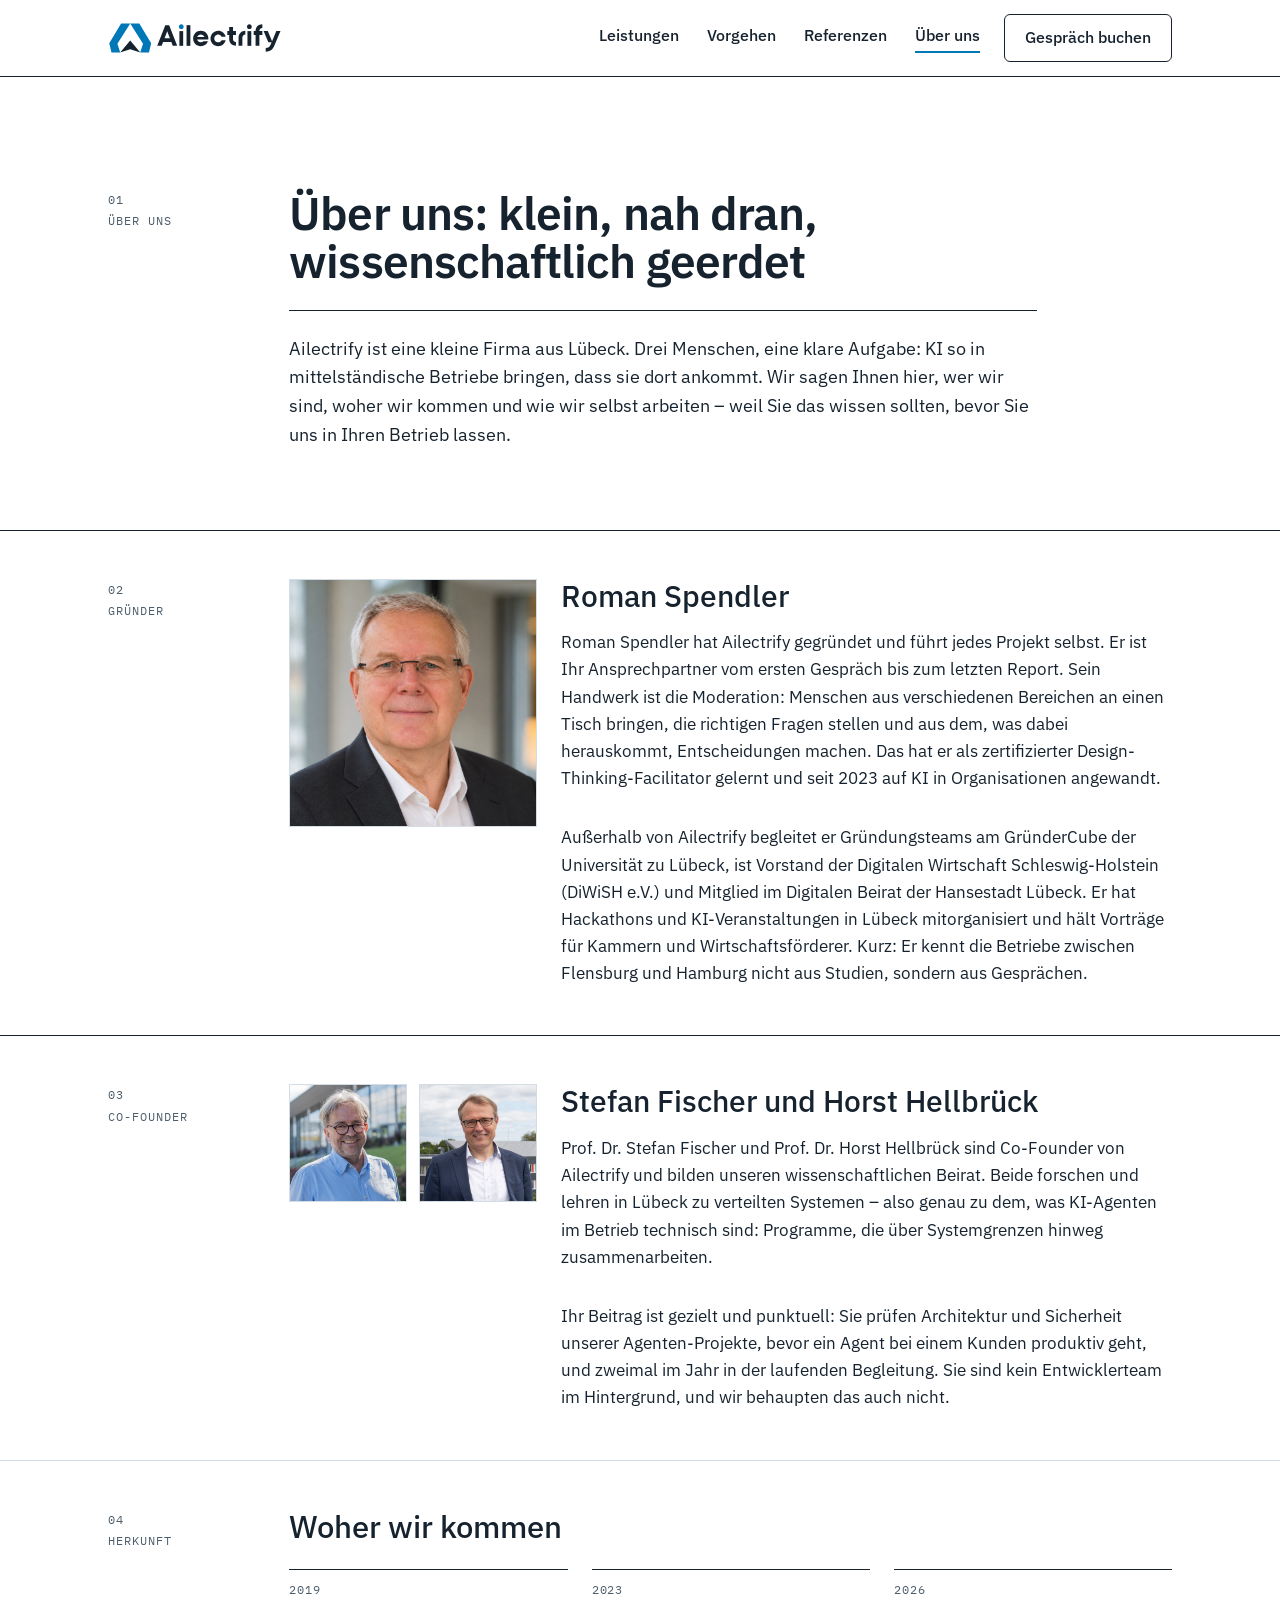
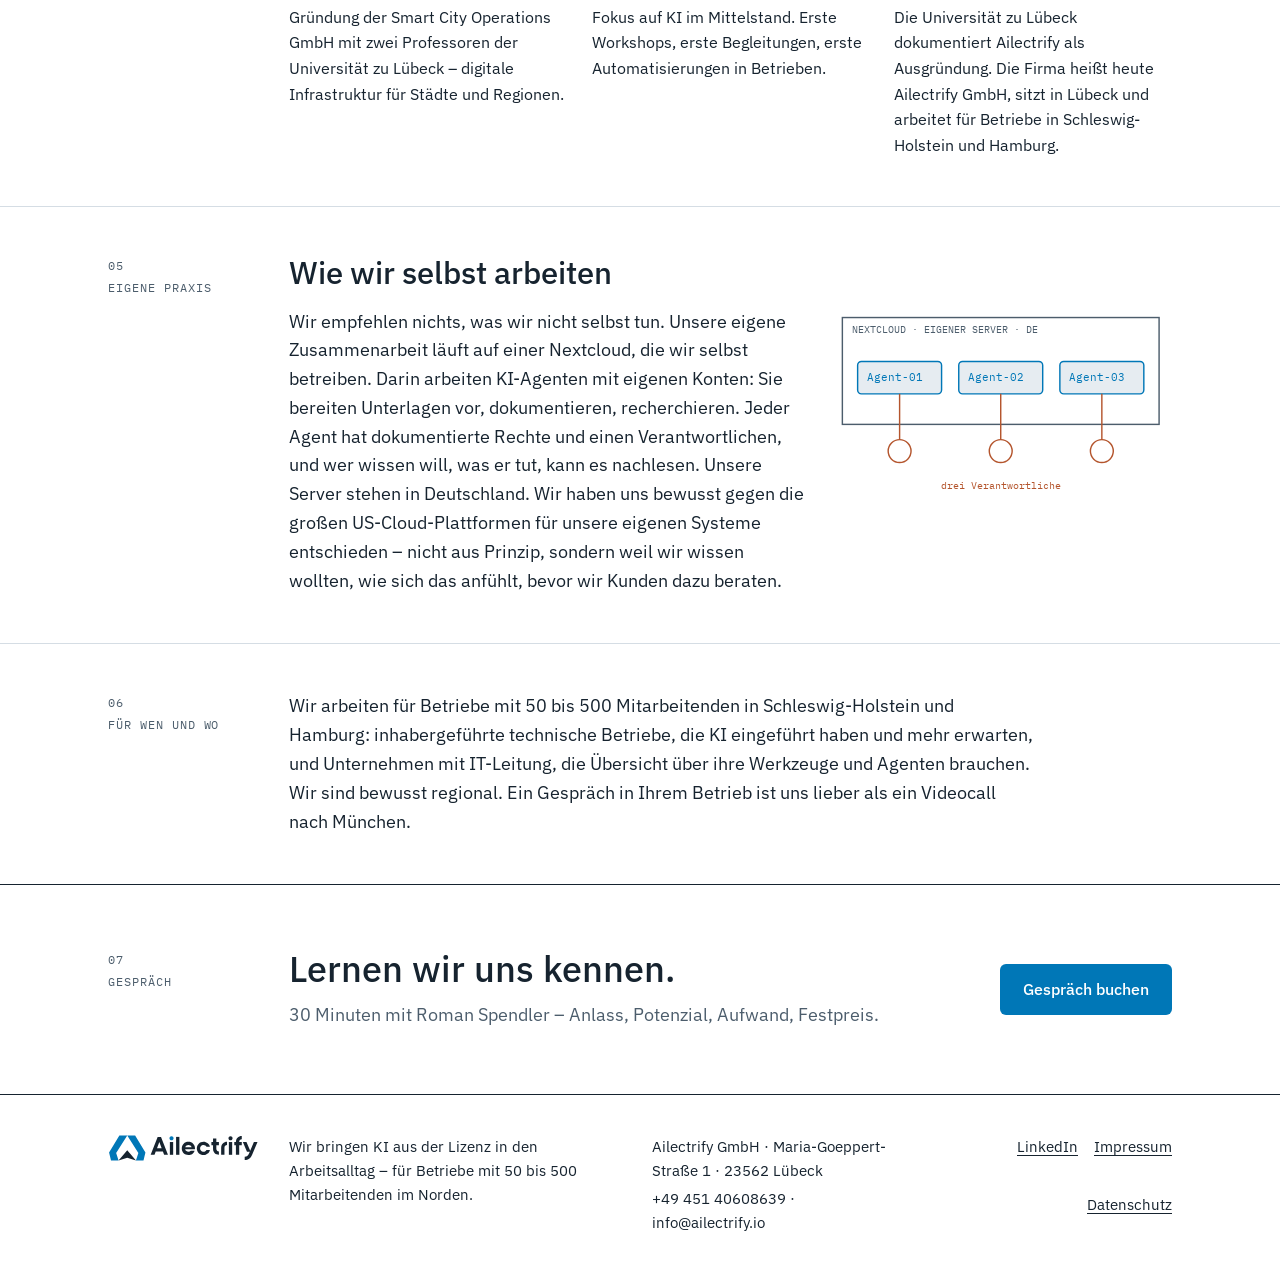
==== ueber-uns/index.html @ 1541ed45 "Initial commit: ailectrify.io static website build. Version the published Astro output and PHP conta" ====
<!DOCTYPE html><html lang="de"> <head><meta charset="utf-8"><meta name="viewport" content="width=device-width, initial-scale=1, viewport-fit=cover"><title>Über uns: Ailectrify, Ausgründung der Uni Lübeck</title><meta name="description" content="Roman Spendler und zwei Professoren der Universität zu Lübeck. Eigene KI-Agenten auf eigener Infrastruktur in Deutschland. Für Schleswig-Holstein und Hamburg."><link rel="canonical" href="https://ailectrify.io/ueber-uns/"><meta property="og:type" content="website"><meta property="og:site_name" content="Ailectrify"><meta property="og:locale" content="de_DE"><meta property="og:title" content="Über uns: Ailectrify, Ausgründung der Uni Lübeck"><meta property="og:description" content="Roman Spendler und zwei Professoren der Universität zu Lübeck. Eigene KI-Agenten auf eigener Infrastruktur in Deutschland. Für Schleswig-Holstein und Hamburg."><meta property="og:url" content="https://ailectrify.io/ueber-uns/"><meta property="og:image" content="https://ailectrify.io/og-ailectrify.png"><meta property="og:image:width" content="1200"><meta property="og:image:height" content="630"><meta name="twitter:card" content="summary_large_image"><meta name="theme-color" content="#FFFFFF" media="(prefers-color-scheme: light)"><meta name="theme-color" content="#0F1A24" media="(prefers-color-scheme: dark)"><link rel="icon" href="/favicon.svg" type="image/svg+xml"><link rel="icon" href="/favicon-32.png" sizes="32x32" type="image/png"><link rel="apple-touch-icon" href="/apple-touch-icon.png"><link rel="sitemap" href="/sitemap-index.xml"><link rel="preload" href="/fonts/ibm-plex-sans-latin-400-normal.woff2" as="font" type="font/woff2" crossorigin><link rel="preload" href="/fonts/ibm-plex-sans-latin-600-normal.woff2" as="font" type="font/woff2" crossorigin><link rel="preload" href="/fonts/ibm-plex-mono-latin-400-normal.woff2" as="font" type="font/woff2" crossorigin><script type="application/ld+json">{"@context":"https://schema.org","@type":"Organization","name":"Ailectrify GmbH","url":"https://ailectrify.io","logo":"https://ailectrify.io/logo/ailectrify-logo.svg","email":"info@ailectrify.io","telephone":"+49 451 40608639","address":{"@type":"PostalAddress","streetAddress":"Maria-Goeppert-Straße 1","postalCode":"23562","addressLocality":"Lübeck","addressCountry":"DE"},"areaServed":["Schleswig-Holstein","Hamburg"],"founder":{"@type":"Person","name":"Roman Spendler"},"sameAs":["https://www.linkedin.com/company/68257816/","https://research.uni-luebeck.de/de/impacts/ailectrify-gmbh/"]}</script><script type="application/ld+json">{"@context":"https://schema.org","@type":"Person","name":"Roman Spendler","jobTitle":"Gründer und Geschäftsführer","worksFor":{"@type":"Organization","name":"Ailectrify GmbH"},"url":"https://ailectrify.io/ueber-uns/"}</script><link rel="stylesheet" href="/_astro/datenschutz.BeBYrRGr.css">
<style>.abschluss[data-astro-cid-vmixx4ze]{border-top:1px solid var(--tinte);padding-block:var(--s8)}.abschluss__inhalt[data-astro-cid-vmixx4ze]{grid-column:1 / -1;display:grid;gap:var(--s5);align-items:center;min-width:0}.abschluss__titel[data-astro-cid-vmixx4ze]{font-size:clamp(26px,1.6vw + 16px,36px);line-height:1.1}@media(min-width:900px){.abschluss__inhalt[data-astro-cid-vmixx4ze]{grid-column:span 10;grid-template-columns:7fr 3fr}.abschluss__cta[data-astro-cid-vmixx4ze]{display:flex;justify-content:flex-end}}
.person-block[data-astro-cid-hdbmxhrx] .foto[data-astro-cid-hdbmxhrx] img[data-astro-cid-hdbmxhrx]{display:block;width:100%;height:auto;aspect-ratio:1;object-fit:cover;border:1px solid var(--linie)}.person-block[data-astro-cid-hdbmxhrx] .foto[data-astro-cid-hdbmxhrx]{grid-column:1 / -1;max-width:320px}.person-block[data-astro-cid-hdbmxhrx] .text[data-astro-cid-hdbmxhrx]{grid-column:1 / -1}.person-block[data-astro-cid-hdbmxhrx] h2[data-astro-cid-hdbmxhrx]{font-size:clamp(24px,1.2vw + 16px,30px)}.person-block[data-astro-cid-hdbmxhrx] p[data-astro-cid-hdbmxhrx]{font-size:17px}@media(min-width:900px){.person-block[data-astro-cid-hdbmxhrx] .foto[data-astro-cid-hdbmxhrx]{grid-column:span 3;max-width:none}.person-block[data-astro-cid-hdbmxhrx] .text[data-astro-cid-hdbmxhrx]{grid-column:span 7}}.zeitlinie[data-astro-cid-hdbmxhrx]{display:grid;gap:var(--s5)}@media(min-width:760px){.zeitlinie[data-astro-cid-hdbmxhrx]{grid-template-columns:repeat(3,minmax(0,1fr))}}.zeitlinie[data-astro-cid-hdbmxhrx]>div[data-astro-cid-hdbmxhrx]{border-top:1px solid var(--tinte);padding-top:10px;min-width:0}.zeitlinie[data-astro-cid-hdbmxhrx] p[data-astro-cid-hdbmxhrx]{font-size:16px;margin-top:6px}
</style></head> <body> <a class="skip" href="#inhalt">Zum Inhalt springen</a> <header class="kopf" data-astro-cid-3ef6ksr2> <div class="wrap kopf__zeile" data-astro-cid-3ef6ksr2> <a href="/" class="kopf__logo" aria-label="Ailectrify – Startseite" data-astro-cid-3ef6ksr2><svg class="logo logo--horizontal" viewBox="524.5 880.1 1409.5 243.4" role="img" aria-label="Ailectrify" style="height:30px"> <g><g transform="translate(-659.894 303.454) scale(0.9583)">
<path class="word" d="M 1509.167969 851.242188 L 1424.003906 824.777344 L 1338.832031 851.242188 L 1424.003906 749.613281 Z M 1509.167969 851.242188 "/>
<path class="mark" d="M 1601.535156 773.398438 L 1582.683594 851.242188 L 1508.625 851.242188 L 1532.410156 777.1875 L 1424 606.421875 L 1500.992188 606.421875 Z M 1601.535156 773.398438 "/>
<path class="mark" d="M 1246.464844 773.398438 L 1265.316406 851.242188 L 1339.375 851.242188 L 1315.589844 777.1875 L 1424 606.421875 L 1347.007812 606.421875 Z M 1246.464844 773.398438 "/>
</g>
<path class="word" d="M 983.242188 1004.175781 L 1026.8125 1004.175781 L 1005.027344 946.179688 Z M 1049.84375 1065.433594 L 1038.441406 1035.027344 L 971.359375 1035.027344 L 959.953125 1065.433594 L 923.945312 1065.433594 L 989.269531 897.746094 L 1020.78125 897.746094 L 1085.855469 1065.433594 Z M 1049.84375 1065.433594 "/>
<path class="word" d="M 1103.632812 945.894531 L 1134.480469 945.894531 L 1134.480469 1065.433594 L 1103.632812 1065.433594 Z M 1103.632812 945.894531 "/>
<path class="word" d="M 1161.914062 897.746094 L 1192.765625 897.746094 L 1192.765625 1065.4375 L 1161.914062 1065.4375 Z M 1161.914062 897.746094 "/>
<path class="word" d="M 1277.433594 974.207031 C 1270.84375 974.207031 1264.980469 975.84375 1260.011719 979.0625 C 1255.039062 982.292969 1251.285156 986.753906 1248.855469 992.320312 L 1248.214844 993.785156 L 1306.910156 993.785156 L 1306.265625 992.316406 C 1303.824219 986.746094 1300.023438 982.285156 1294.972656 979.058594 C 1289.917969 975.839844 1284.019531 974.207031 1277.433594 974.207031 M 1276.929688 1067.96875 C 1267.984375 1067.96875 1259.632812 1066.417969 1252.105469 1063.359375 C 1244.589844 1060.300781 1238.011719 1055.988281 1232.5625 1050.535156 C 1227.105469 1045.082031 1222.792969 1038.464844 1219.742188 1030.867188 C 1216.679688 1023.269531 1215.128906 1014.789062 1215.128906 1005.664062 C 1215.128906 996.710938 1216.679688 988.316406 1219.742188 980.714844 C 1222.796875 973.117188 1227.109375 966.453125 1232.566406 960.910156 C 1238.007812 955.386719 1244.582031 951.035156 1252.105469 947.96875 C 1259.628906 944.910156 1267.980469 943.359375 1276.929688 943.359375 C 1285.863281 943.359375 1294.214844 944.910156 1301.746094 947.96875 C 1309.269531 951.035156 1315.84375 955.386719 1321.289062 960.910156 C 1326.738281 966.449219 1331.050781 973.109375 1334.109375 980.714844 C 1337.171875 988.324219 1338.722656 996.71875 1338.722656 1005.664062 C 1338.722656 1007.90625 1338.515625 1010.535156 1338.101562 1013.488281 L 1246.898438 1013.488281 L 1247.285156 1014.824219 C 1249.199219 1021.4375 1252.90625 1026.867188 1258.300781 1030.953125 C 1263.695312 1035.042969 1270.132812 1037.121094 1277.433594 1037.121094 C 1286.476562 1037.121094 1293.957031 1034.136719 1299.671875 1028.25 L 1335.03125 1028.25 C 1333.078125 1033.996094 1330.382812 1039.273438 1327.011719 1043.953125 C 1323.378906 1048.984375 1318.984375 1053.335938 1313.957031 1056.882812 C 1308.914062 1060.4375 1303.175781 1063.203125 1296.898438 1065.101562 C 1290.59375 1067.003906 1283.875 1067.96875 1276.929688 1067.96875 "/>
<path class="word" d="M 1418.324219 1067.96875 C 1409.71875 1067.96875 1401.503906 1066.332031 1393.898438 1063.109375 C 1386.285156 1059.882812 1379.621094 1055.441406 1374.085938 1049.902344 C 1368.554688 1044.375 1364.109375 1037.707031 1360.878906 1030.089844 C 1357.65625 1022.492188 1356.023438 1014.277344 1356.023438 1005.664062 C 1356.023438 996.890625 1357.65625 988.632812 1360.878906 981.117188 C 1364.109375 973.578125 1368.554688 966.910156 1374.089844 961.289062 C 1379.628906 955.671875 1386.292969 951.234375 1393.890625 948.09375 C 1401.503906 944.953125 1409.722656 943.359375 1418.324219 943.359375 C 1425.929688 943.359375 1433.183594 944.574219 1439.890625 946.972656 C 1446.582031 949.367188 1452.660156 952.761719 1457.957031 957.0625 C 1463.25 961.363281 1467.773438 966.5625 1471.410156 972.507812 C 1474.824219 978.101562 1477.324219 984.210938 1478.847656 990.679688 L 1446.339844 990.679688 C 1443.890625 985.886719 1440.242188 981.9375 1435.484375 978.933594 C 1430.523438 975.796875 1424.75 974.207031 1418.324219 974.207031 C 1413.980469 974.207031 1409.839844 975 1406.019531 976.566406 C 1402.203125 978.128906 1398.808594 980.332031 1395.929688 983.117188 C 1393.054688 985.910156 1390.796875 989.269531 1389.230469 993.101562 C 1387.664062 996.929688 1386.871094 1001.15625 1386.871094 1005.664062 C 1386.871094 1010.007812 1387.664062 1014.148438 1389.230469 1017.96875 C 1390.792969 1021.796875 1393.042969 1025.195312 1395.917969 1028.070312 C 1398.796875 1030.945312 1402.195312 1033.199219 1406.019531 1034.761719 C 1409.839844 1036.324219 1413.980469 1037.117188 1418.324219 1037.117188 C 1424.746094 1037.117188 1430.519531 1035.53125 1435.484375 1032.398438 C 1440.246094 1029.386719 1443.894531 1025.4375 1446.34375 1020.648438 L 1478.847656 1020.648438 C 1477.324219 1027.117188 1474.824219 1033.226562 1471.410156 1038.820312 C 1467.765625 1044.773438 1463.242188 1049.972656 1457.957031 1054.265625 C 1452.664062 1058.566406 1446.585938 1061.960938 1439.890625 1064.355469 C 1433.191406 1066.753906 1425.933594 1067.96875 1418.324219 1067.96875 "/>
<path class="word" d="M 1562.734375 1065.425781 C 1555.023438 1065.3125 1547.839844 1063.9375 1541.363281 1061.328125 C 1534.597656 1058.605469 1528.660156 1054.761719 1523.714844 1049.894531 C 1518.769531 1045.035156 1514.84375 1039.140625 1512.039062 1032.375 C 1509.234375 1025.617188 1507.8125 1018.164062 1507.8125 1010.222656 L 1507.8125 976.742188 L 1492.605469 976.742188 L 1492.605469 945.894531 L 1507.8125 945.894531 L 1507.8125 912.949219 L 1538.660156 912.949219 L 1538.660156 945.894531 L 1562.734375 945.894531 L 1562.734375 976.742188 L 1538.660156 976.742188 L 1538.660156 1009.972656 C 1538.660156 1017.328125 1540.980469 1023.335938 1545.5625 1027.824219 C 1549.921875 1032.101562 1555.695312 1034.367188 1562.734375 1034.570312 Z M 1562.734375 1065.425781 "/>
<path class="word" d="M 1583.828125 1065.433594 L 1583.828125 998.566406 C 1583.828125 990.636719 1585.25 983.183594 1588.058594 976.414062 C 1590.855469 969.660156 1594.785156 963.765625 1599.734375 958.894531 C 1604.6875 954.027344 1610.625 950.183594 1617.382812 947.464844 C 1623.859375 944.855469 1631.042969 943.480469 1638.753906 943.367188 L 1638.753906 974.222656 C 1631.710938 974.425781 1625.941406 976.691406 1621.582031 980.972656 C 1617 985.460938 1614.679688 991.464844 1614.679688 998.824219 L 1614.679688 1065.433594 Z M 1583.828125 1065.433594 "/>
<path class="word" d="M 1656.042969 945.894531 L 1686.894531 945.894531 L 1686.894531 1065.433594 L 1656.042969 1065.433594 Z M 1656.042969 945.894531 "/>
<path class="word" d="M 1721.933594 1065.433594 L 1721.933594 976.742188 L 1706.726562 976.742188 L 1706.726562 945.894531 L 1721.933594 945.894531 L 1721.933594 944.847656 C 1721.933594 936.574219 1723.269531 928.988281 1725.910156 922.296875 C 1728.542969 915.628906 1732.339844 909.871094 1737.195312 905.179688 C 1742.054688 900.488281 1747.988281 896.769531 1754.835938 894.128906 C 1761.417969 891.59375 1768.820312 890.257812 1776.855469 890.148438 L 1776.855469 921.007812 C 1769.347656 921.175781 1763.449219 923.226562 1759.320312 927.105469 C 1754.980469 931.175781 1752.78125 937.144531 1752.78125 944.847656 L 1752.78125 945.894531 L 1776.855469 945.894531 L 1776.855469 976.742188 L 1752.78125 976.742188 L 1752.78125 1065.433594 Z M 1721.933594 1065.433594 "/>
<path class="word" d="M 1804.285156 1082.722656 C 1814.109375 1082.585938 1822.132812 1080.484375 1828.144531 1076.472656 C 1834.367188 1072.328125 1839.527344 1065.523438 1843.480469 1056.25 L 1851.957031 1036.292969 L 1825.472656 1036.292969 L 1787.082031 945.894531 L 1820.796875 945.894531 L 1855.699219 1027.855469 L 1890.34375 945.894531 L 1924.054688 945.894531 L 1873.738281 1064.300781 C 1866.414062 1081.601562 1857.070312 1094.28125 1845.972656 1101.984375 C 1835.113281 1109.523438 1821.09375 1113.421875 1804.285156 1113.578125 Z M 1804.285156 1082.722656 "/>
<path class="mark" d="M 1119.054688 929.203125 C 1113.460938 929.203125 1108.804688 927.386719 1105.222656 923.804688 C 1101.644531 920.226562 1099.832031 915.574219 1099.832031 909.972656 C 1099.832031 904.375 1101.644531 899.722656 1105.222656 896.144531 C 1108.804688 892.566406 1113.460938 890.75 1119.054688 890.75 C 1124.652344 890.75 1129.308594 892.566406 1132.886719 896.144531 C 1136.46875 899.722656 1138.28125 904.375 1138.28125 909.972656 C 1138.28125 915.574219 1136.46875 920.226562 1132.886719 923.804688 C 1129.308594 927.386719 1124.652344 929.203125 1119.054688 929.203125 "/>
<path class="word" d="M 1671.46875 929.203125 C 1665.875 929.203125 1661.21875 927.386719 1657.640625 923.804688 C 1654.058594 920.226562 1652.242188 915.570312 1652.242188 909.972656 C 1652.242188 904.378906 1654.058594 899.722656 1657.640625 896.144531 C 1661.21875 892.566406 1665.875 890.75 1671.46875 890.75 C 1677.066406 890.75 1681.71875 892.566406 1685.300781 896.144531 C 1688.882812 899.722656 1690.699219 904.378906 1690.699219 909.972656 C 1690.699219 915.570312 1688.882812 920.226562 1685.300781 923.804688 C 1681.71875 927.386719 1677.066406 929.203125 1671.46875 929.203125 "/></g>   </svg> </a> <nav class="kopf__nav" aria-label="Hauptnavigation" data-astro-cid-3ef6ksr2> <a href="/leistungen/" data-astro-cid-3ef6ksr2>Leistungen</a><a href="/vorgehen/" data-astro-cid-3ef6ksr2>Vorgehen</a><a href="/referenzen/" data-astro-cid-3ef6ksr2>Referenzen</a><a href="/ueber-uns/" aria-current="page" class="aktiv" data-astro-cid-3ef6ksr2>Über uns</a> </nav> <a class="btn btn--s kopf__cta" href="/gespraech/" data-astro-cid-3ef6ksr2>Gespräch buchen</a> <details class="kopf__menue" data-astro-cid-3ef6ksr2> <summary aria-label="Menü öffnen" data-astro-cid-3ef6ksr2><span data-astro-cid-3ef6ksr2></span><span data-astro-cid-3ef6ksr2></span><span data-astro-cid-3ef6ksr2></span></summary> <nav aria-label="Mobile Navigation" data-astro-cid-3ef6ksr2> <a href="/leistungen/" data-astro-cid-3ef6ksr2>Leistungen</a><a href="/vorgehen/" data-astro-cid-3ef6ksr2>Vorgehen</a><a href="/referenzen/" data-astro-cid-3ef6ksr2>Referenzen</a><a href="/ueber-uns/" aria-current="page" data-astro-cid-3ef6ksr2>Über uns</a> <a href="/gespraech/" class="btn btn--p" data-astro-cid-3ef6ksr2>Gespräch buchen</a> </nav> </details> </div> </header>  <main id="inhalt">  <section class="abschnitt abschnitt--kopf" data-astro-cid-hdbmxhrx> <div class="wrap raster" data-astro-cid-hdbmxhrx> <div class="marke" data-astro-cid-hdbmxhrx>01<br data-astro-cid-hdbmxhrx>Über uns</div> <div class="inhalt stapel" style="gap:var(--s5)" data-astro-cid-hdbmxhrx> <h1 style="max-width:20ch" data-astro-cid-hdbmxhrx>Über uns: klein, nah dran, wissenschaftlich geerdet</h1> <p class="linie-oben" data-astro-cid-hdbmxhrx>Ailectrify ist eine kleine Firma aus Lübeck. Drei Menschen, eine klare Aufgabe: KI so in mittelständische Betriebe bringen, dass sie dort ankommt. Wir sagen Ihnen hier, wer wir sind, woher wir kommen und wie wir selbst arbeiten – weil Sie das wissen sollten, bevor Sie uns in Ihren Betrieb lassen.</p> </div> </div> </section> <section class="abschnitt abschnitt--stark person-block" data-astro-cid-hdbmxhrx> <div class="wrap raster" data-astro-cid-hdbmxhrx> <div class="marke" data-astro-cid-hdbmxhrx>02<br data-astro-cid-hdbmxhrx>Gründer</div> <div class="foto" data-astro-cid-hdbmxhrx><img src="/team/roman-spendler.jpg" alt="Roman Spendler, Gründer und Geschäftsführer von Ailectrify" width="800" height="800" loading="lazy" decoding="async" data-astro-cid-hdbmxhrx></div> <div class="text stapel" data-astro-cid-hdbmxhrx> <h2 data-astro-cid-hdbmxhrx>Roman Spendler</h2> <p data-astro-cid-hdbmxhrx>Roman Spendler hat Ailectrify gegründet und führt jedes Projekt selbst. Er ist Ihr Ansprechpartner vom ersten Gespräch bis zum letzten Report. Sein Handwerk ist die Moderation: Menschen aus verschiedenen Bereichen an einen Tisch bringen, die richtigen Fragen stellen und aus dem, was dabei herauskommt, Entscheidungen machen. Das hat er als zertifizierter Design-Thinking-Facilitator gelernt und seit 2023 auf KI in Organisationen angewandt.</p> <p data-astro-cid-hdbmxhrx>Außerhalb von Ailectrify begleitet er Gründungsteams am GründerCube der Universität zu Lübeck, ist Vorstand der Digitalen Wirtschaft Schleswig-Holstein (DiWiSH e.V.) und Mitglied im Digitalen Beirat der Hansestadt Lübeck. Er hat Hackathons und KI-Veranstaltungen in Lübeck mitorganisiert und hält Vorträge für Kammern und Wirtschaftsförderer. Kurz: Er kennt die Betriebe zwischen Flensburg und Hamburg nicht aus Studien, sondern aus Gesprächen.</p> </div> </div> </section> <section class="abschnitt person-block" data-astro-cid-hdbmxhrx> <div class="wrap raster" data-astro-cid-hdbmxhrx> <div class="marke" data-astro-cid-hdbmxhrx>03<br data-astro-cid-hdbmxhrx>Co-Founder</div> <div class="foto zwei" style="gap:var(--s3)" data-astro-cid-hdbmxhrx><img src="/team/stefan-fischer.jpg" alt="Prof. Dr. Stefan Fischer, Co-Founder von Ailectrify" width="800" height="800" loading="lazy" decoding="async" data-astro-cid-hdbmxhrx><img src="/team/horst-hellbrueck.jpg" alt="Prof. Dr. Horst Hellbrück, Co-Founder von Ailectrify" width="800" height="800" loading="lazy" decoding="async" data-astro-cid-hdbmxhrx></div> <div class="text stapel" data-astro-cid-hdbmxhrx> <h2 data-astro-cid-hdbmxhrx>Stefan Fischer und Horst Hellbrück</h2> <p data-astro-cid-hdbmxhrx>Prof. Dr. Stefan Fischer und Prof. Dr. Horst Hellbrück sind Co-Founder von Ailectrify und bilden unseren wissenschaftlichen Beirat. Beide forschen und lehren in Lübeck zu verteilten Systemen – also genau zu dem, was KI-Agenten im Betrieb technisch sind: Programme, die über Systemgrenzen hinweg zusammenarbeiten.</p> <p data-astro-cid-hdbmxhrx>Ihr Beitrag ist gezielt und punktuell: Sie prüfen Architektur und Sicherheit unserer Agenten-Projekte, bevor ein Agent bei einem Kunden produktiv geht, und zweimal im Jahr in der laufenden Begleitung. Sie sind kein Entwicklerteam im Hintergrund, und wir behaupten das auch nicht.</p> <!-- PRÜFEN: akademische Titel und Hochschulzuordnung; Text durch beide Professoren freigeben lassen --> </div> </div> </section> <section class="abschnitt"> <div class="wrap raster"> <div class="marke">04<br>Herkunft</div> <div class="inhalt"> <div class="stapel" style="gap:var(--s5)" data-astro-cid-hdbmxhrx> <h2 data-astro-cid-hdbmxhrx>Woher wir kommen</h2> <div class="zeitlinie" data-astro-cid-hdbmxhrx> <div data-astro-cid-hdbmxhrx><div class="eyebrow" data-astro-cid-hdbmxhrx>2019</div><p data-astro-cid-hdbmxhrx>Gründung der Smart City Operations GmbH mit zwei Professoren der Universität zu Lübeck – digitale Infrastruktur für Städte und Regionen.</p></div> <div data-astro-cid-hdbmxhrx><div class="eyebrow" data-astro-cid-hdbmxhrx>2023</div><p data-astro-cid-hdbmxhrx>Fokus auf KI im Mittelstand. Erste Workshops, erste Begleitungen, erste Automatisierungen in Betrieben.</p></div> <div data-astro-cid-hdbmxhrx><div class="eyebrow" data-astro-cid-hdbmxhrx>2026</div><p data-astro-cid-hdbmxhrx>Die Universität zu Lübeck dokumentiert Ailectrify als Ausgründung. Die Firma heißt heute Ailectrify GmbH, sitzt in Lübeck und arbeitet für Betriebe in Schleswig-Holstein und Hamburg.</p></div> </div> </div> </div> </div> </section> <section class="abschnitt"> <div class="wrap raster"> <div class="marke">05<br>Eigene Praxis</div> <div class="inhalt"> <div class="stapel" style="gap:var(--s4)" data-astro-cid-hdbmxhrx> <h2 data-astro-cid-hdbmxhrx>Wie wir selbst arbeiten</h2> <div class="zwei--64" data-astro-cid-hdbmxhrx> <p data-astro-cid-hdbmxhrx>Wir empfehlen nichts, was wir nicht selbst tun. Unsere eigene Zusammenarbeit läuft auf einer Nextcloud, die wir selbst betreiben. Darin arbeiten KI-Agenten mit eigenen Konten: Sie bereiten Unterlagen vor, dokumentieren, recherchieren. Jeder Agent hat dokumentierte Rechte und einen Verantwortlichen, und wer wissen will, was er tut, kann es nachlesen. Unsere Server stehen in Deutschland. Wir haben uns bewusst gegen die großen US-Cloud-Plattformen für unsere eigenen Systeme entschieden – nicht aus Prinzip, sondern weil wir wissen wollten, wie sich das anfühlt, bevor wir Kunden dazu beraten.</p> <svg class="diagramm" xmlns="http://www.w3.org/2000/svg" viewBox="0 0 360 200" role="img" aria-label="Auf einem eigenen Server in Deutschland laufen drei KI-Agenten in einer Nextcloud. Jeder Agent hat einen eigenen verantwortlichen Menschen." font-family="'IBM Plex Mono', ui-monospace, 'SF Mono', Menlo, monospace" font-size="11">
<rect x="14" y="10" width="332" height="112" fill="none" stroke="var(--tinte-2,#4C5D6C)" stroke-width="1.5"/><text x="24" y="26" fill="var(--tinte-2,#4C5D6C)" font-size="11">NEXTCLOUD · EIGENER SERVER · DE</text>
<rect x="30" y="56" width="88" height="34" rx="4" fill="var(--flaeche-3,#E6ECF1)" stroke="var(--marke,#0077B7)" stroke-width="1.5"/><text x="40" y="77.0" fill="var(--marke,#0077B7)" font-size="12">Agent-01</text>
<path d="M74 90 V138" fill="none" stroke="var(--mensch,#B4552D)" stroke-width="1.5"/>
<circle cx="74" cy="150" r="12" fill="none" stroke="var(--mensch,#B4552D)" stroke-width="1.5"/>
<rect x="136" y="56" width="88" height="34" rx="4" fill="var(--flaeche-3,#E6ECF1)" stroke="var(--marke,#0077B7)" stroke-width="1.5"/><text x="146" y="77.0" fill="var(--marke,#0077B7)" font-size="12">Agent-02</text>
<path d="M180 90 V138" fill="none" stroke="var(--mensch,#B4552D)" stroke-width="1.5"/>
<circle cx="180" cy="150" r="12" fill="none" stroke="var(--mensch,#B4552D)" stroke-width="1.5"/>
<rect x="242" y="56" width="88" height="34" rx="4" fill="var(--flaeche-3,#E6ECF1)" stroke="var(--marke,#0077B7)" stroke-width="1.5"/><text x="252" y="77.0" fill="var(--marke,#0077B7)" font-size="12">Agent-03</text>
<path d="M286 90 V138" fill="none" stroke="var(--mensch,#B4552D)" stroke-width="1.5"/>
<circle cx="286" cy="150" r="12" fill="none" stroke="var(--mensch,#B4552D)" stroke-width="1.5"/>
<text x="180" y="190" fill="var(--mensch,#B4552D)" font-size="11" text-anchor="middle">drei Verantwortliche</text>
</svg>
 </div> </div> </div> </div> </section> <section class="abschnitt"> <div class="wrap raster"> <div class="marke">06<br>Für wen und wo</div> <div class="inhalt"> <p data-astro-cid-hdbmxhrx>Wir arbeiten für Betriebe mit 50 bis 500 Mitarbeitenden in Schleswig-Holstein und Hamburg: inhabergeführte technische Betriebe, die KI eingeführt haben und mehr erwarten, und Unternehmen mit IT-Leitung, die Übersicht über ihre Werkzeuge und Agenten brauchen. Wir sind bewusst regional. Ein Gespräch in Ihrem Betrieb ist uns lieber als ein Videocall nach München.</p> </div> </div> </section> <section class="abschnitt abschnitt--stark abschluss" data-astro-cid-vmixx4ze> <div class="wrap raster" data-astro-cid-vmixx4ze> <div class="marke" data-astro-cid-vmixx4ze>07<br data-astro-cid-vmixx4ze>Gespräch</div> <div class="abschluss__inhalt" data-astro-cid-vmixx4ze> <div class="stapel" style="gap:var(--s3)" data-astro-cid-vmixx4ze> <h2 class="abschluss__titel" data-astro-cid-vmixx4ze>Lernen wir uns kennen.</h2> <p class="muted" data-astro-cid-vmixx4ze>30 Minuten mit Roman Spendler – Anlass, Potenzial, Aufwand, Festpreis.</p> </div> <div class="abschluss__cta" data-astro-cid-vmixx4ze><a class="btn btn--p" href="/gespraech/" data-astro-cid-vmixx4ze>Gespräch buchen</a></div> </div> </div> </section>   </main> <footer class="fuss" data-astro-cid-sz7xmlte> <div class="wrap fuss__raster" data-astro-cid-sz7xmlte> <div class="fuss__logo" data-astro-cid-sz7xmlte><a href="/" aria-label="Ailectrify – Startseite" data-astro-cid-sz7xmlte><svg class="logo logo--horizontal" viewBox="524.5 880.1 1409.5 243.4" role="img" aria-label="Ailectrify" style="height:26px"> <g><g transform="translate(-659.894 303.454) scale(0.9583)">
<path class="word" d="M 1509.167969 851.242188 L 1424.003906 824.777344 L 1338.832031 851.242188 L 1424.003906 749.613281 Z M 1509.167969 851.242188 "/>
<path class="mark" d="M 1601.535156 773.398438 L 1582.683594 851.242188 L 1508.625 851.242188 L 1532.410156 777.1875 L 1424 606.421875 L 1500.992188 606.421875 Z M 1601.535156 773.398438 "/>
<path class="mark" d="M 1246.464844 773.398438 L 1265.316406 851.242188 L 1339.375 851.242188 L 1315.589844 777.1875 L 1424 606.421875 L 1347.007812 606.421875 Z M 1246.464844 773.398438 "/>
</g>
<path class="word" d="M 983.242188 1004.175781 L 1026.8125 1004.175781 L 1005.027344 946.179688 Z M 1049.84375 1065.433594 L 1038.441406 1035.027344 L 971.359375 1035.027344 L 959.953125 1065.433594 L 923.945312 1065.433594 L 989.269531 897.746094 L 1020.78125 897.746094 L 1085.855469 1065.433594 Z M 1049.84375 1065.433594 "/>
<path class="word" d="M 1103.632812 945.894531 L 1134.480469 945.894531 L 1134.480469 1065.433594 L 1103.632812 1065.433594 Z M 1103.632812 945.894531 "/>
<path class="word" d="M 1161.914062 897.746094 L 1192.765625 897.746094 L 1192.765625 1065.4375 L 1161.914062 1065.4375 Z M 1161.914062 897.746094 "/>
<path class="word" d="M 1277.433594 974.207031 C 1270.84375 974.207031 1264.980469 975.84375 1260.011719 979.0625 C 1255.039062 982.292969 1251.285156 986.753906 1248.855469 992.320312 L 1248.214844 993.785156 L 1306.910156 993.785156 L 1306.265625 992.316406 C 1303.824219 986.746094 1300.023438 982.285156 1294.972656 979.058594 C 1289.917969 975.839844 1284.019531 974.207031 1277.433594 974.207031 M 1276.929688 1067.96875 C 1267.984375 1067.96875 1259.632812 1066.417969 1252.105469 1063.359375 C 1244.589844 1060.300781 1238.011719 1055.988281 1232.5625 1050.535156 C 1227.105469 1045.082031 1222.792969 1038.464844 1219.742188 1030.867188 C 1216.679688 1023.269531 1215.128906 1014.789062 1215.128906 1005.664062 C 1215.128906 996.710938 1216.679688 988.316406 1219.742188 980.714844 C 1222.796875 973.117188 1227.109375 966.453125 1232.566406 960.910156 C 1238.007812 955.386719 1244.582031 951.035156 1252.105469 947.96875 C 1259.628906 944.910156 1267.980469 943.359375 1276.929688 943.359375 C 1285.863281 943.359375 1294.214844 944.910156 1301.746094 947.96875 C 1309.269531 951.035156 1315.84375 955.386719 1321.289062 960.910156 C 1326.738281 966.449219 1331.050781 973.109375 1334.109375 980.714844 C 1337.171875 988.324219 1338.722656 996.71875 1338.722656 1005.664062 C 1338.722656 1007.90625 1338.515625 1010.535156 1338.101562 1013.488281 L 1246.898438 1013.488281 L 1247.285156 1014.824219 C 1249.199219 1021.4375 1252.90625 1026.867188 1258.300781 1030.953125 C 1263.695312 1035.042969 1270.132812 1037.121094 1277.433594 1037.121094 C 1286.476562 1037.121094 1293.957031 1034.136719 1299.671875 1028.25 L 1335.03125 1028.25 C 1333.078125 1033.996094 1330.382812 1039.273438 1327.011719 1043.953125 C 1323.378906 1048.984375 1318.984375 1053.335938 1313.957031 1056.882812 C 1308.914062 1060.4375 1303.175781 1063.203125 1296.898438 1065.101562 C 1290.59375 1067.003906 1283.875 1067.96875 1276.929688 1067.96875 "/>
<path class="word" d="M 1418.324219 1067.96875 C 1409.71875 1067.96875 1401.503906 1066.332031 1393.898438 1063.109375 C 1386.285156 1059.882812 1379.621094 1055.441406 1374.085938 1049.902344 C 1368.554688 1044.375 1364.109375 1037.707031 1360.878906 1030.089844 C 1357.65625 1022.492188 1356.023438 1014.277344 1356.023438 1005.664062 C 1356.023438 996.890625 1357.65625 988.632812 1360.878906 981.117188 C 1364.109375 973.578125 1368.554688 966.910156 1374.089844 961.289062 C 1379.628906 955.671875 1386.292969 951.234375 1393.890625 948.09375 C 1401.503906 944.953125 1409.722656 943.359375 1418.324219 943.359375 C 1425.929688 943.359375 1433.183594 944.574219 1439.890625 946.972656 C 1446.582031 949.367188 1452.660156 952.761719 1457.957031 957.0625 C 1463.25 961.363281 1467.773438 966.5625 1471.410156 972.507812 C 1474.824219 978.101562 1477.324219 984.210938 1478.847656 990.679688 L 1446.339844 990.679688 C 1443.890625 985.886719 1440.242188 981.9375 1435.484375 978.933594 C 1430.523438 975.796875 1424.75 974.207031 1418.324219 974.207031 C 1413.980469 974.207031 1409.839844 975 1406.019531 976.566406 C 1402.203125 978.128906 1398.808594 980.332031 1395.929688 983.117188 C 1393.054688 985.910156 1390.796875 989.269531 1389.230469 993.101562 C 1387.664062 996.929688 1386.871094 1001.15625 1386.871094 1005.664062 C 1386.871094 1010.007812 1387.664062 1014.148438 1389.230469 1017.96875 C 1390.792969 1021.796875 1393.042969 1025.195312 1395.917969 1028.070312 C 1398.796875 1030.945312 1402.195312 1033.199219 1406.019531 1034.761719 C 1409.839844 1036.324219 1413.980469 1037.117188 1418.324219 1037.117188 C 1424.746094 1037.117188 1430.519531 1035.53125 1435.484375 1032.398438 C 1440.246094 1029.386719 1443.894531 1025.4375 1446.34375 1020.648438 L 1478.847656 1020.648438 C 1477.324219 1027.117188 1474.824219 1033.226562 1471.410156 1038.820312 C 1467.765625 1044.773438 1463.242188 1049.972656 1457.957031 1054.265625 C 1452.664062 1058.566406 1446.585938 1061.960938 1439.890625 1064.355469 C 1433.191406 1066.753906 1425.933594 1067.96875 1418.324219 1067.96875 "/>
<path class="word" d="M 1562.734375 1065.425781 C 1555.023438 1065.3125 1547.839844 1063.9375 1541.363281 1061.328125 C 1534.597656 1058.605469 1528.660156 1054.761719 1523.714844 1049.894531 C 1518.769531 1045.035156 1514.84375 1039.140625 1512.039062 1032.375 C 1509.234375 1025.617188 1507.8125 1018.164062 1507.8125 1010.222656 L 1507.8125 976.742188 L 1492.605469 976.742188 L 1492.605469 945.894531 L 1507.8125 945.894531 L 1507.8125 912.949219 L 1538.660156 912.949219 L 1538.660156 945.894531 L 1562.734375 945.894531 L 1562.734375 976.742188 L 1538.660156 976.742188 L 1538.660156 1009.972656 C 1538.660156 1017.328125 1540.980469 1023.335938 1545.5625 1027.824219 C 1549.921875 1032.101562 1555.695312 1034.367188 1562.734375 1034.570312 Z M 1562.734375 1065.425781 "/>
<path class="word" d="M 1583.828125 1065.433594 L 1583.828125 998.566406 C 1583.828125 990.636719 1585.25 983.183594 1588.058594 976.414062 C 1590.855469 969.660156 1594.785156 963.765625 1599.734375 958.894531 C 1604.6875 954.027344 1610.625 950.183594 1617.382812 947.464844 C 1623.859375 944.855469 1631.042969 943.480469 1638.753906 943.367188 L 1638.753906 974.222656 C 1631.710938 974.425781 1625.941406 976.691406 1621.582031 980.972656 C 1617 985.460938 1614.679688 991.464844 1614.679688 998.824219 L 1614.679688 1065.433594 Z M 1583.828125 1065.433594 "/>
<path class="word" d="M 1656.042969 945.894531 L 1686.894531 945.894531 L 1686.894531 1065.433594 L 1656.042969 1065.433594 Z M 1656.042969 945.894531 "/>
<path class="word" d="M 1721.933594 1065.433594 L 1721.933594 976.742188 L 1706.726562 976.742188 L 1706.726562 945.894531 L 1721.933594 945.894531 L 1721.933594 944.847656 C 1721.933594 936.574219 1723.269531 928.988281 1725.910156 922.296875 C 1728.542969 915.628906 1732.339844 909.871094 1737.195312 905.179688 C 1742.054688 900.488281 1747.988281 896.769531 1754.835938 894.128906 C 1761.417969 891.59375 1768.820312 890.257812 1776.855469 890.148438 L 1776.855469 921.007812 C 1769.347656 921.175781 1763.449219 923.226562 1759.320312 927.105469 C 1754.980469 931.175781 1752.78125 937.144531 1752.78125 944.847656 L 1752.78125 945.894531 L 1776.855469 945.894531 L 1776.855469 976.742188 L 1752.78125 976.742188 L 1752.78125 1065.433594 Z M 1721.933594 1065.433594 "/>
<path class="word" d="M 1804.285156 1082.722656 C 1814.109375 1082.585938 1822.132812 1080.484375 1828.144531 1076.472656 C 1834.367188 1072.328125 1839.527344 1065.523438 1843.480469 1056.25 L 1851.957031 1036.292969 L 1825.472656 1036.292969 L 1787.082031 945.894531 L 1820.796875 945.894531 L 1855.699219 1027.855469 L 1890.34375 945.894531 L 1924.054688 945.894531 L 1873.738281 1064.300781 C 1866.414062 1081.601562 1857.070312 1094.28125 1845.972656 1101.984375 C 1835.113281 1109.523438 1821.09375 1113.421875 1804.285156 1113.578125 Z M 1804.285156 1082.722656 "/>
<path class="mark" d="M 1119.054688 929.203125 C 1113.460938 929.203125 1108.804688 927.386719 1105.222656 923.804688 C 1101.644531 920.226562 1099.832031 915.574219 1099.832031 909.972656 C 1099.832031 904.375 1101.644531 899.722656 1105.222656 896.144531 C 1108.804688 892.566406 1113.460938 890.75 1119.054688 890.75 C 1124.652344 890.75 1129.308594 892.566406 1132.886719 896.144531 C 1136.46875 899.722656 1138.28125 904.375 1138.28125 909.972656 C 1138.28125 915.574219 1136.46875 920.226562 1132.886719 923.804688 C 1129.308594 927.386719 1124.652344 929.203125 1119.054688 929.203125 "/>
<path class="word" d="M 1671.46875 929.203125 C 1665.875 929.203125 1661.21875 927.386719 1657.640625 923.804688 C 1654.058594 920.226562 1652.242188 915.570312 1652.242188 909.972656 C 1652.242188 904.378906 1654.058594 899.722656 1657.640625 896.144531 C 1661.21875 892.566406 1665.875 890.75 1671.46875 890.75 C 1677.066406 890.75 1681.71875 892.566406 1685.300781 896.144531 C 1688.882812 899.722656 1690.699219 904.378906 1690.699219 909.972656 C 1690.699219 915.570312 1688.882812 920.226562 1685.300781 923.804688 C 1681.71875 927.386719 1677.066406 929.203125 1671.46875 929.203125 "/></g>   </svg> </a></div> <p class="fuss__claim" data-astro-cid-sz7xmlte>Wir bringen KI aus der Lizenz in den Arbeitsalltag – für Betriebe mit 50 bis 500 Mitarbeitenden im Norden.</p> <address class="fuss__kontakt" data-astro-cid-sz7xmlte> <span data-astro-cid-sz7xmlte>Ailectrify GmbH · Maria-Goeppert-Straße 1 · 23562 Lübeck</span> <span data-astro-cid-sz7xmlte><a href="tel:+4945140608639" data-astro-cid-sz7xmlte>+49 451 40608639</a> · <a href="mailto:info@ailectrify.io" data-astro-cid-sz7xmlte>info@ailectrify.io</a></span> </address> <nav class="fuss__links" aria-label="Rechtliches und Profile" data-astro-cid-sz7xmlte> <a href="https://www.linkedin.com/company/68257816/" rel="noopener" target="_blank" data-astro-cid-sz7xmlte>LinkedIn</a> <a href="/impressum/" data-astro-cid-sz7xmlte>Impressum</a> <a href="/datenschutz/" data-astro-cid-sz7xmlte>Datenschutz</a> </nav> </div> </footer>  </body></html>
---- _astro/datenschutz.BeBYrRGr.css ----
:root{--marke: #0077B7;--marke-tief: #005A8C;--mensch: #B4552D;--tinte: #16232F;--tinte-2: #4C5D6C;--linie: #D5DDE4;--flaeche: #FFFFFF;--flaeche-2: #F3F6F8;--flaeche-3: #E6ECF1;--ok: #2E7D4F;--warn: #9A6B12;--kritisch: #A8323C;--auf-marke: #FFFFFF;--logo-mark: var(--marke);--logo-word: var(--tinte);--font-sans: "IBM Plex Sans", system-ui, -apple-system, "Segoe UI", sans-serif;--font-mono: "IBM Plex Mono", ui-monospace, "SF Mono", Menlo, monospace;--s1: 4px;--s2: 8px;--s3: 12px;--s4: 16px;--s5: 24px;--s6: 32px;--s7: 48px;--s8: 64px;--s9: 96px;--s10: 128px;--radius-s: 6px;--radius-m: 10px;--inhalt: 1160px;--text: 68ch;--rand: max(16px, env(safe-area-inset-left, 0px));color-scheme:light}@media(prefers-color-scheme:dark){:root:not([data-theme=light]){--marke: #5FB0E8;--marke-tief: #2E8BCB;--mensch: #E0916A;--tinte: #E8EEF3;--tinte-2: #A9B8C5;--linie: #2C3A47;--flaeche: #0F1A24;--flaeche-2: #16232F;--flaeche-3: #1E2D3A;--ok: #6FCB93;--warn: #E2B45A;--kritisch: #F08A92;--auf-marke: #0B1620;color-scheme:dark}}:root[data-theme=dark]{--marke: #5FB0E8;--marke-tief: #2E8BCB;--mensch: #E0916A;--tinte: #E8EEF3;--tinte-2: #A9B8C5;--linie: #2C3A47;--flaeche: #0F1A24;--flaeche-2: #16232F;--flaeche-3: #1E2D3A;--ok: #6FCB93;--warn: #E2B45A;--kritisch: #F08A92;--auf-marke: #0B1620;color-scheme:dark}@font-face{font-family:IBM Plex Sans;font-style:normal;font-weight:400;font-display:swap;src:url(/fonts/ibm-plex-sans-latin-400-normal.woff2) format("woff2");unicode-range:U+0000-00FF,U+0131,U+0152-0153,U+02BB-02BC,U+02C6,U+02DA,U+02DC,U+2000-206F,U+2074,U+20AC,U+2122,U+2191,U+2193,U+2212,U+2215,U+FEFF,U+FFFD}@font-face{font-family:IBM Plex Sans;font-style:normal;font-weight:500;font-display:swap;src:url(/fonts/ibm-plex-sans-latin-500-normal.woff2) format("woff2");unicode-range:U+0000-00FF,U+0131,U+0152-0153,U+02BB-02BC,U+02C6,U+02DA,U+02DC,U+2000-206F,U+2074,U+20AC,U+2122,U+2191,U+2193,U+2212,U+2215,U+FEFF,U+FFFD}@font-face{font-family:IBM Plex Sans;font-style:normal;font-weight:600;font-display:swap;src:url(/fonts/ibm-plex-sans-latin-600-normal.woff2) format("woff2");unicode-range:U+0000-00FF,U+0131,U+0152-0153,U+02BB-02BC,U+02C6,U+02DA,U+02DC,U+2000-206F,U+2074,U+20AC,U+2122,U+2191,U+2193,U+2212,U+2215,U+FEFF,U+FFFD}@font-face{font-family:IBM Plex Sans;font-style:normal;font-weight:400;font-display:swap;src:url(/fonts/ibm-plex-sans-latin-ext-400-normal.woff2) format("woff2");unicode-range:U+0100-02BA,U+02BD-02C5,U+02C7-02CC,U+02CE-02D7,U+02DD-02FF,U+0304,U+0308,U+0329,U+1D00-1DBF,U+1E00-1E9F,U+1EF2-1EFF,U+2020,U+20A0-20AB,U+20AD-20C0,U+2113,U+2C60-2C7F,U+A720-A7FF}@font-face{font-family:IBM Plex Sans;font-style:normal;font-weight:500;font-display:swap;src:url(/fonts/ibm-plex-sans-latin-ext-500-normal.woff2) format("woff2");unicode-range:U+0100-02BA,U+02BD-02C5,U+02C7-02CC,U+02CE-02D7,U+02DD-02FF,U+0304,U+0308,U+0329,U+1D00-1DBF,U+1E00-1E9F,U+1EF2-1EFF,U+2020,U+20A0-20AB,U+20AD-20C0,U+2113,U+2C60-2C7F,U+A720-A7FF}@font-face{font-family:IBM Plex Sans;font-style:normal;font-weight:600;font-display:swap;src:url(/fonts/ibm-plex-sans-latin-ext-600-normal.woff2) format("woff2");unicode-range:U+0100-02BA,U+02BD-02C5,U+02C7-02CC,U+02CE-02D7,U+02DD-02FF,U+0304,U+0308,U+0329,U+1D00-1DBF,U+1E00-1E9F,U+1EF2-1EFF,U+2020,U+20A0-20AB,U+20AD-20C0,U+2113,U+2C60-2C7F,U+A720-A7FF}@font-face{font-family:IBM Plex Mono;font-style:normal;font-weight:400;font-display:swap;src:url(/fonts/ibm-plex-mono-latin-400-normal.woff2) format("woff2");unicode-range:U+0000-00FF,U+0131,U+0152-0153,U+02BB-02BC,U+02C6,U+02DA,U+02DC,U+2000-206F,U+2074,U+20AC,U+2122,U+2191,U+2193,U+2212,U+2215,U+FEFF,U+FFFD}@font-face{font-family:IBM Plex Mono;font-style:normal;font-weight:400;font-display:swap;src:url(/fonts/ibm-plex-mono-latin-ext-400-normal.woff2) format("woff2");unicode-range:U+0100-02BA,U+02BD-02C5,U+02C7-02CC,U+02CE-02D7,U+02DD-02FF,U+0304,U+0308,U+0329,U+1D00-1DBF,U+1E00-1E9F,U+1EF2-1EFF,U+2020,U+20A0-20AB,U+20AD-20C0,U+2113,U+2C60-2C7F,U+A720-A7FF}*,*:before,*:after{box-sizing:border-box}html{-webkit-text-size-adjust:100%;scroll-behavior:smooth}@media(prefers-reduced-motion:reduce){html{scroll-behavior:auto}*,*:before,*:after{transition:none!important;animation:none!important}}body{margin:0;background:var(--flaeche);color:var(--tinte);font-family:var(--font-sans);font-size:clamp(17px,1vw + 13px,18px);line-height:1.6;-webkit-font-smoothing:antialiased}img,svg{max-width:100%;height:auto}a{color:var(--marke);text-decoration:underline;text-underline-offset:3px;text-decoration-thickness:1px}a:hover{color:var(--marke-tief)}:focus-visible{outline:2px solid var(--marke);outline-offset:2px;border-radius:var(--radius-s)}h1,h2,h3{margin:0;line-height:1.15;text-wrap:balance}h1{font-weight:600;font-size:clamp(30px,2.2vw + 18px,52px);letter-spacing:-.02em;line-height:1.05}h2{font-weight:500;font-size:clamp(24px,1.2vw + 16px,32px)}h3{font-weight:500;font-size:clamp(19px,.4vw + 17px,22px);line-height:1.2}p{margin:0;max-width:var(--text)}p+p{margin-top:var(--s4)}b,strong{font-weight:600}ul,ol{margin:0;padding-left:1.2em}.skip{position:absolute;left:-9999px;top:0;background:var(--flaeche);color:var(--tinte);padding:var(--s2) var(--s3);z-index:100}.skip:focus{left:var(--s3);top:var(--s3)}.wrap{max-width:var(--inhalt);margin:0 auto;padding-left:var(--rand);padding-right:max(16px,env(safe-area-inset-right,0px))}@media(min-width:900px){.wrap{padding-left:max(48px,env(safe-area-inset-left,0px));padding-right:max(48px,env(safe-area-inset-right,0px))}}.raster{display:grid;grid-template-columns:repeat(12,minmax(0,1fr));column-gap:var(--s5);row-gap:var(--s6)}.marke{font-family:var(--font-mono);font-size:12px;letter-spacing:.08em;text-transform:uppercase;color:var(--tinte-2);line-height:1.8}.marke b{color:var(--tinte);font-weight:400}.eyebrow{font-family:var(--font-mono);font-size:12px;letter-spacing:.08em;text-transform:uppercase;color:var(--tinte-2)}.muted{color:var(--tinte-2)}.klein{font-size:15px}.display{font-weight:600;font-size:clamp(36px,3.4vw + 18px,72px);letter-spacing:-.025em;line-height:1}.abschnitt{padding-block:var(--s7)}.abschnitt--kopf{padding-block:var(--s8) var(--s7)}@media(min-width:900px){.abschnitt--kopf{padding-block:112px 80px}}.abschnitt+.abschnitt{border-top:1px solid var(--linie)}.abschnitt--stark+.abschnitt,.abschnitt.abschnitt--stark{border-top-color:var(--tinte)}.abschnitt .raster>.marke{grid-column:1 / -1}.abschnitt .raster>.inhalt{grid-column:1 / -1;min-width:0}@media(min-width:900px){.abschnitt .raster>.marke{grid-column:span 2}.abschnitt .raster>.inhalt{grid-column:span 10}}.abschnitt--band{background:var(--flaeche-2);border-top:1px solid var(--linie);border-bottom:1px solid var(--linie)}.zwei{display:grid;gap:var(--s5)}@media(min-width:760px){.zwei{grid-template-columns:repeat(2,minmax(0,1fr))}}.zwei--46{display:grid;gap:var(--s5)}@media(min-width:760px){.zwei--46{grid-template-columns:4fr 6fr}}.zwei--64{display:grid;gap:var(--s5)}@media(min-width:760px){.zwei--64{grid-template-columns:6fr 4fr}}.stapel{display:flex;flex-direction:column;gap:var(--s4);min-width:0}.linie-oben{border-top:1px solid var(--tinte);padding-top:var(--s5)}.linie-oben--hell{border-top:1px solid var(--linie);padding-top:var(--s5)}.btn{display:inline-flex;align-items:center;justify-content:center;white-space:nowrap;font:inherit;font-weight:500;font-size:16px;padding:12px 22px;border-radius:var(--radius-s);border:1.5px solid transparent;cursor:pointer;text-decoration:none;transition:background .15s,border-color .15s,color .15s}.btn--p{background:var(--marke);color:var(--auf-marke)}.btn--p:hover{background:var(--marke-tief);color:var(--auf-marke)}.btn--s{border-color:var(--tinte);color:var(--tinte);background:transparent}.btn--s:hover{background:var(--flaeche-2);color:var(--tinte)}.tag{font-family:var(--font-mono);font-size:12px;letter-spacing:.06em;text-transform:uppercase;border:1px solid var(--tinte);color:var(--tinte);border-radius:4px;padding:1px 7px;display:inline-block;vertical-align:middle;white-space:nowrap}.tag--flaeche{border-color:transparent;background:var(--flaeche-3)}.nicht{border:1px solid var(--tinte);padding:var(--s4) var(--s5);display:grid;gap:var(--s2)}.nicht .eyebrow{color:var(--tinte)}.nicht p{font-size:15px;color:var(--tinte-2)}.zeilen>*{padding-block:var(--s5);border-top:1px solid var(--linie)}.zeilen>:first-child{border-top-color:var(--tinte)}.zeilen>:last-child{border-bottom:1px solid var(--tinte)}.kennzahl{font-family:var(--font-mono);font-size:12px;letter-spacing:.06em;text-transform:uppercase;color:var(--tinte-2);line-height:1.8}.kennzahl b{font-family:var(--font-sans);font-size:28px;font-weight:500;color:var(--tinte);letter-spacing:0;text-transform:none;font-variant-numeric:tabular-nums;margin-right:6px}.form{display:grid;gap:var(--s4)}@media(min-width:600px){.form{grid-template-columns:repeat(2,minmax(0,1fr))}.form .breit{grid-column:span 2}}.form label{display:flex;flex-direction:column;gap:6px;font-size:15px;font-weight:500}.form input,.form select,.form textarea{font:inherit;font-weight:400;min-height:48px;padding:10px 12px;border:1px solid var(--linie);border-radius:var(--radius-s);background:var(--flaeche);color:var(--tinte);width:100%}.form input:focus,.form select:focus,.form textarea:focus{outline:2px solid var(--marke);outline-offset:1px;border-color:var(--marke)}.form .hinweis{font-size:14px;color:var(--tinte-2)}.form .fehler{font-size:14px;color:var(--kritisch)}.honig{position:absolute;left:-9999px}.platzhalter{border:1px solid var(--linie);background:var(--flaeche-2);display:flex;align-items:center;justify-content:center;text-align:center;padding:var(--s4);font-family:var(--font-mono);font-size:12px;color:var(--tinte-2)}.diagramm{width:100%;height:auto;display:block;font-family:var(--font-mono);font-size:11px}.diagramm .ag{fill:var(--flaeche-3);stroke:var(--marke);stroke-width:1.5}.diagramm .sys{fill:none;stroke:var(--tinte-2);stroke-width:1.5}.diagramm .me{fill:none;stroke:var(--mensch);stroke-width:1.5}.diagramm .re{fill:none;stroke:var(--marke);stroke-width:1.5;stroke-dasharray:4 4}.diagramm .gr{stroke:var(--linie);stroke-width:1}.diagramm .lab{fill:var(--tinte-2)}.diagramm .lab-m{fill:var(--marke)}.diagramm .lab-h{fill:var(--mensch)}.diagramm .lab-t{fill:var(--tinte)}.diagramm .bar1{fill:var(--tinte-2)}.diagramm .bar2{fill:var(--marke)}.logo{width:auto;display:block}.logo .mark{fill:var(--logo-mark)}.logo .word{fill:var(--logo-word)}.kopf[data-astro-cid-3ef6ksr2]{border-bottom:1px solid var(--tinte);background:var(--flaeche);position:sticky;top:0;z-index:20}.kopf__zeile[data-astro-cid-3ef6ksr2]{display:flex;align-items:center;gap:var(--s5);padding-block:14px}.kopf__logo[data-astro-cid-3ef6ksr2]{display:block;line-height:0}.kopf__nav[data-astro-cid-3ef6ksr2]{margin-left:auto;display:none;gap:28px;font-weight:500;font-size:16px}.kopf__nav[data-astro-cid-3ef6ksr2] a[data-astro-cid-3ef6ksr2]{color:var(--tinte);text-decoration:none;padding-bottom:2px;border-bottom:2px solid transparent}.kopf__nav[data-astro-cid-3ef6ksr2] a[data-astro-cid-3ef6ksr2].aktiv,.kopf__nav[data-astro-cid-3ef6ksr2] a[data-astro-cid-3ef6ksr2]:hover{border-bottom-color:var(--marke);color:var(--tinte)}.kopf__cta[data-astro-cid-3ef6ksr2]{margin-left:auto;padding:10px 16px;font-size:15px}.kopf__menue[data-astro-cid-3ef6ksr2]{position:relative}.kopf__menue[data-astro-cid-3ef6ksr2] summary[data-astro-cid-3ef6ksr2]{list-style:none;width:44px;height:44px;display:flex;flex-direction:column;justify-content:center;align-items:center;gap:6px;cursor:pointer;border-radius:var(--radius-s)}.kopf__menue[data-astro-cid-3ef6ksr2] summary[data-astro-cid-3ef6ksr2]::-webkit-details-marker{display:none}.kopf__menue[data-astro-cid-3ef6ksr2] summary[data-astro-cid-3ef6ksr2] span[data-astro-cid-3ef6ksr2]{display:block;width:22px;height:1.5px;background:var(--tinte)}.kopf__menue[data-astro-cid-3ef6ksr2] nav[data-astro-cid-3ef6ksr2]{position:absolute;right:0;top:calc(100% + 10px);background:var(--flaeche);border:1px solid var(--linie);border-radius:var(--radius-m);padding:var(--s4);display:grid;gap:var(--s3);min-width:240px}.kopf__menue[data-astro-cid-3ef6ksr2] nav[data-astro-cid-3ef6ksr2] a[data-astro-cid-3ef6ksr2]{color:var(--tinte);text-decoration:none;font-weight:500;padding:8px 4px}.kopf__menue[data-astro-cid-3ef6ksr2] nav[data-astro-cid-3ef6ksr2] a[data-astro-cid-3ef6ksr2][aria-current=page]{color:var(--marke)}.kopf__menue[data-astro-cid-3ef6ksr2] nav[data-astro-cid-3ef6ksr2] .btn[data-astro-cid-3ef6ksr2]{color:var(--auf-marke);margin-top:var(--s2)}@media(min-width:900px){.kopf__nav[data-astro-cid-3ef6ksr2]{display:flex}.kopf__cta[data-astro-cid-3ef6ksr2]{margin-left:0;padding:10px 20px;font-size:16px}.kopf__menue[data-astro-cid-3ef6ksr2]{display:none}}.fuss[data-astro-cid-sz7xmlte]{border-top:1px solid var(--tinte);font-size:15px}.fuss__raster[data-astro-cid-sz7xmlte]{display:grid;grid-template-columns:repeat(12,minmax(0,1fr));column-gap:var(--s5);row-gap:var(--s4);padding-block:40px}.fuss__logo[data-astro-cid-sz7xmlte]{grid-column:1 / -1;line-height:0}.fuss__logo[data-astro-cid-sz7xmlte] a[data-astro-cid-sz7xmlte]{display:inline-block}.fuss__claim[data-astro-cid-sz7xmlte]{grid-column:1 / -1;max-width:40ch}.fuss__kontakt[data-astro-cid-sz7xmlte]{grid-column:1 / -1;font-style:normal;display:flex;flex-direction:column;gap:4px;min-width:0}.fuss__kontakt[data-astro-cid-sz7xmlte] a[data-astro-cid-sz7xmlte]{color:var(--tinte);text-decoration:none}.fuss__kontakt[data-astro-cid-sz7xmlte] a[data-astro-cid-sz7xmlte]:hover{text-decoration:underline}.fuss__links[data-astro-cid-sz7xmlte]{grid-column:1 / -1;display:flex;gap:var(--s4);flex-wrap:wrap}.fuss__links[data-astro-cid-sz7xmlte] a[data-astro-cid-sz7xmlte]{color:var(--tinte)}@media(min-width:900px){.fuss__logo[data-astro-cid-sz7xmlte]{grid-column:span 2}.fuss__claim[data-astro-cid-sz7xmlte]{grid-column:span 4}.fuss__kontakt[data-astro-cid-sz7xmlte]{grid-column:span 3}.fuss__links[data-astro-cid-sz7xmlte]{grid-column:span 3;justify-content:flex-end}}
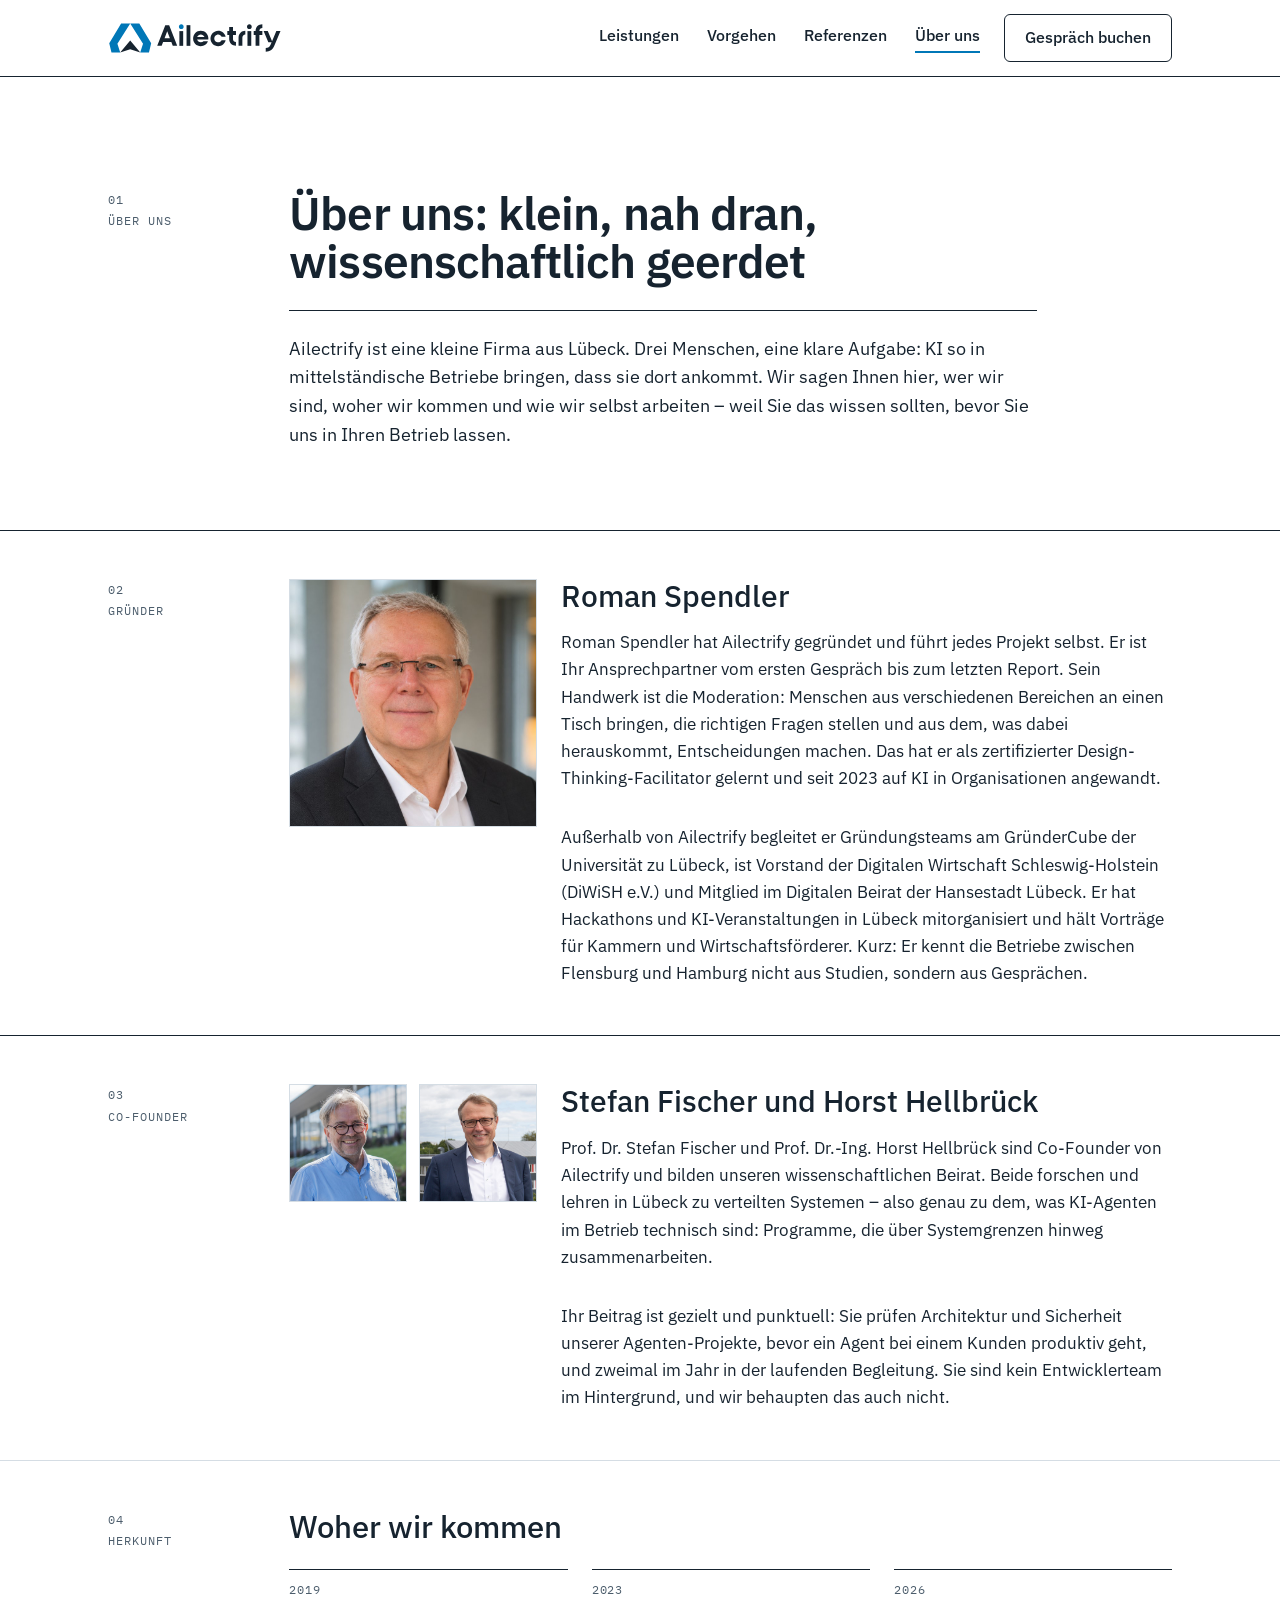
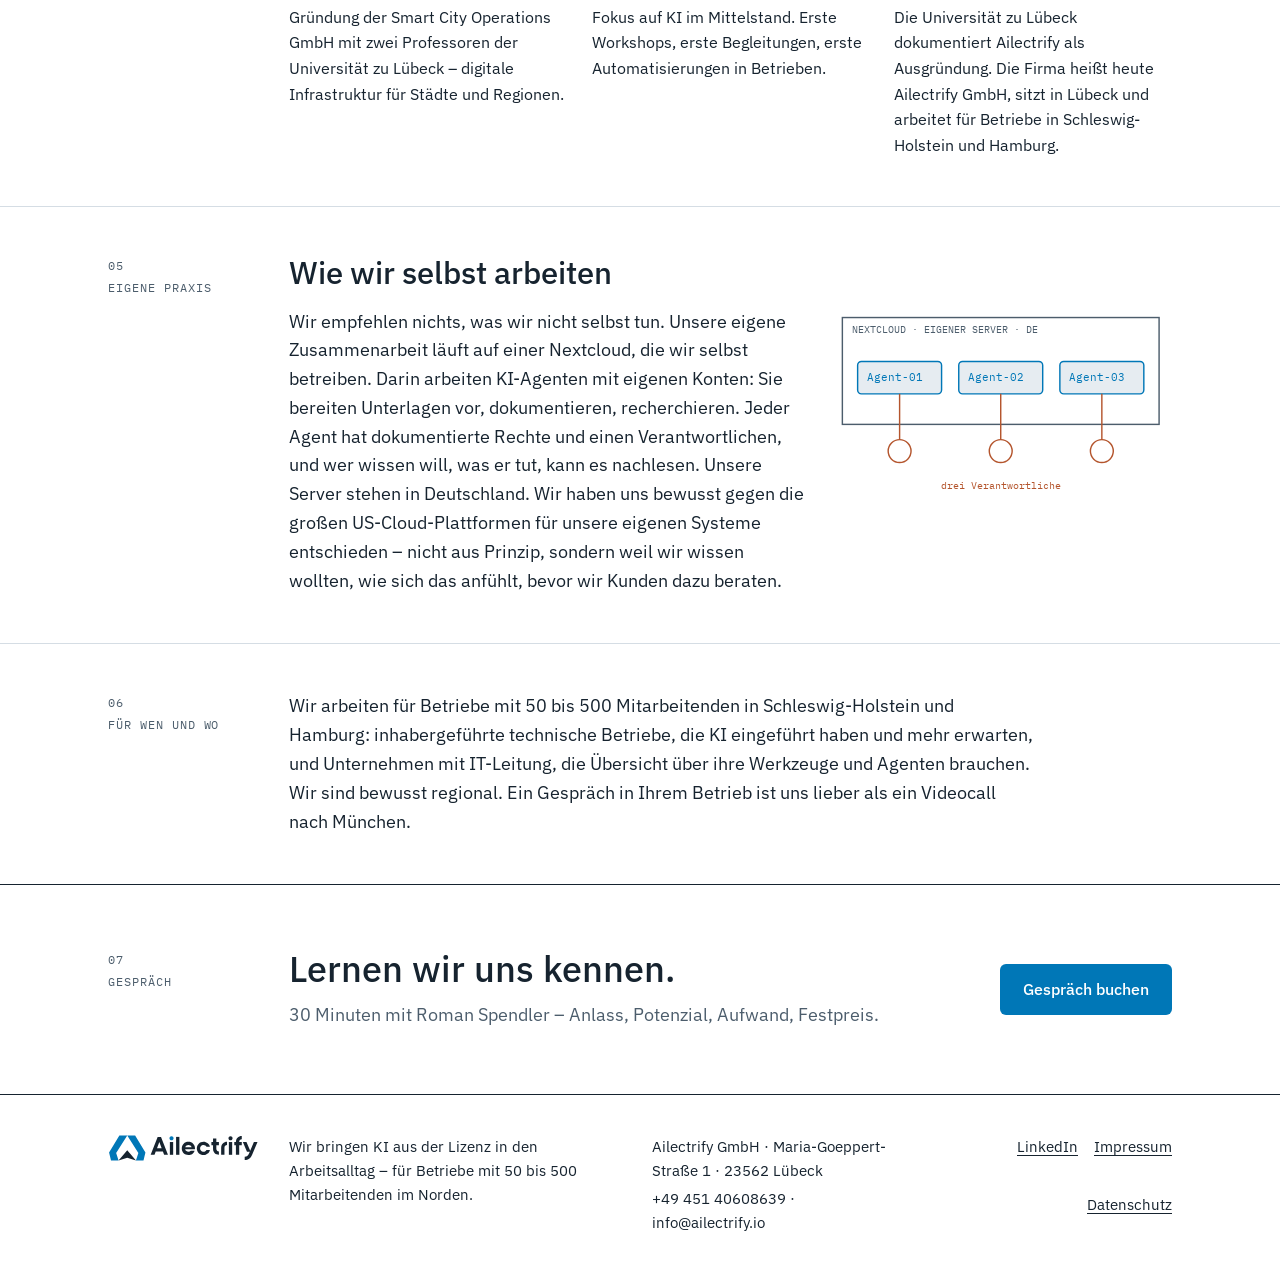
==== commit b593dcc0: "Fix Horst Hellbrück academic title to Prof. Dr.-Ing. on Über uns. Co-authored-by: Cursor <cursoragen" ====
--- a/ueber-uns/index.html
+++ b/ueber-uns/index.html
@@ -17,7 +17,7 @@
 <path class="word" d="M 1721.933594 1065.433594 L 1721.933594 976.742188 L 1706.726562 976.742188 L 1706.726562 945.894531 L 1721.933594 945.894531 L 1721.933594 944.847656 C 1721.933594 936.574219 1723.269531 928.988281 1725.910156 922.296875 C 1728.542969 915.628906 1732.339844 909.871094 1737.195312 905.179688 C 1742.054688 900.488281 1747.988281 896.769531 1754.835938 894.128906 C 1761.417969 891.59375 1768.820312 890.257812 1776.855469 890.148438 L 1776.855469 921.007812 C 1769.347656 921.175781 1763.449219 923.226562 1759.320312 927.105469 C 1754.980469 931.175781 1752.78125 937.144531 1752.78125 944.847656 L 1752.78125 945.894531 L 1776.855469 945.894531 L 1776.855469 976.742188 L 1752.78125 976.742188 L 1752.78125 1065.433594 Z M 1721.933594 1065.433594 "/>
 <path class="word" d="M 1804.285156 1082.722656 C 1814.109375 1082.585938 1822.132812 1080.484375 1828.144531 1076.472656 C 1834.367188 1072.328125 1839.527344 1065.523438 1843.480469 1056.25 L 1851.957031 1036.292969 L 1825.472656 1036.292969 L 1787.082031 945.894531 L 1820.796875 945.894531 L 1855.699219 1027.855469 L 1890.34375 945.894531 L 1924.054688 945.894531 L 1873.738281 1064.300781 C 1866.414062 1081.601562 1857.070312 1094.28125 1845.972656 1101.984375 C 1835.113281 1109.523438 1821.09375 1113.421875 1804.285156 1113.578125 Z M 1804.285156 1082.722656 "/>
 <path class="mark" d="M 1119.054688 929.203125 C 1113.460938 929.203125 1108.804688 927.386719 1105.222656 923.804688 C 1101.644531 920.226562 1099.832031 915.574219 1099.832031 909.972656 C 1099.832031 904.375 1101.644531 899.722656 1105.222656 896.144531 C 1108.804688 892.566406 1113.460938 890.75 1119.054688 890.75 C 1124.652344 890.75 1129.308594 892.566406 1132.886719 896.144531 C 1136.46875 899.722656 1138.28125 904.375 1138.28125 909.972656 C 1138.28125 915.574219 1136.46875 920.226562 1132.886719 923.804688 C 1129.308594 927.386719 1124.652344 929.203125 1119.054688 929.203125 "/>
-<path class="word" d="M 1671.46875 929.203125 C 1665.875 929.203125 1661.21875 927.386719 1657.640625 923.804688 C 1654.058594 920.226562 1652.242188 915.570312 1652.242188 909.972656 C 1652.242188 904.378906 1654.058594 899.722656 1657.640625 896.144531 C 1661.21875 892.566406 1665.875 890.75 1671.46875 890.75 C 1677.066406 890.75 1681.71875 892.566406 1685.300781 896.144531 C 1688.882812 899.722656 1690.699219 904.378906 1690.699219 909.972656 C 1690.699219 915.570312 1688.882812 920.226562 1685.300781 923.804688 C 1681.71875 927.386719 1677.066406 929.203125 1671.46875 929.203125 "/></g>   </svg> </a> <nav class="kopf__nav" aria-label="Hauptnavigation" data-astro-cid-3ef6ksr2> <a href="/leistungen/" data-astro-cid-3ef6ksr2>Leistungen</a><a href="/vorgehen/" data-astro-cid-3ef6ksr2>Vorgehen</a><a href="/referenzen/" data-astro-cid-3ef6ksr2>Referenzen</a><a href="/ueber-uns/" aria-current="page" class="aktiv" data-astro-cid-3ef6ksr2>Über uns</a> </nav> <a class="btn btn--s kopf__cta" href="/gespraech/" data-astro-cid-3ef6ksr2>Gespräch buchen</a> <details class="kopf__menue" data-astro-cid-3ef6ksr2> <summary aria-label="Menü öffnen" data-astro-cid-3ef6ksr2><span data-astro-cid-3ef6ksr2></span><span data-astro-cid-3ef6ksr2></span><span data-astro-cid-3ef6ksr2></span></summary> <nav aria-label="Mobile Navigation" data-astro-cid-3ef6ksr2> <a href="/leistungen/" data-astro-cid-3ef6ksr2>Leistungen</a><a href="/vorgehen/" data-astro-cid-3ef6ksr2>Vorgehen</a><a href="/referenzen/" data-astro-cid-3ef6ksr2>Referenzen</a><a href="/ueber-uns/" aria-current="page" data-astro-cid-3ef6ksr2>Über uns</a> <a href="/gespraech/" class="btn btn--p" data-astro-cid-3ef6ksr2>Gespräch buchen</a> </nav> </details> </div> </header>  <main id="inhalt">  <section class="abschnitt abschnitt--kopf" data-astro-cid-hdbmxhrx> <div class="wrap raster" data-astro-cid-hdbmxhrx> <div class="marke" data-astro-cid-hdbmxhrx>01<br data-astro-cid-hdbmxhrx>Über uns</div> <div class="inhalt stapel" style="gap:var(--s5)" data-astro-cid-hdbmxhrx> <h1 style="max-width:20ch" data-astro-cid-hdbmxhrx>Über uns: klein, nah dran, wissenschaftlich geerdet</h1> <p class="linie-oben" data-astro-cid-hdbmxhrx>Ailectrify ist eine kleine Firma aus Lübeck. Drei Menschen, eine klare Aufgabe: KI so in mittelständische Betriebe bringen, dass sie dort ankommt. Wir sagen Ihnen hier, wer wir sind, woher wir kommen und wie wir selbst arbeiten – weil Sie das wissen sollten, bevor Sie uns in Ihren Betrieb lassen.</p> </div> </div> </section> <section class="abschnitt abschnitt--stark person-block" data-astro-cid-hdbmxhrx> <div class="wrap raster" data-astro-cid-hdbmxhrx> <div class="marke" data-astro-cid-hdbmxhrx>02<br data-astro-cid-hdbmxhrx>Gründer</div> <div class="foto" data-astro-cid-hdbmxhrx><img src="/team/roman-spendler.jpg" alt="Roman Spendler, Gründer und Geschäftsführer von Ailectrify" width="800" height="800" loading="lazy" decoding="async" data-astro-cid-hdbmxhrx></div> <div class="text stapel" data-astro-cid-hdbmxhrx> <h2 data-astro-cid-hdbmxhrx>Roman Spendler</h2> <p data-astro-cid-hdbmxhrx>Roman Spendler hat Ailectrify gegründet und führt jedes Projekt selbst. Er ist Ihr Ansprechpartner vom ersten Gespräch bis zum letzten Report. Sein Handwerk ist die Moderation: Menschen aus verschiedenen Bereichen an einen Tisch bringen, die richtigen Fragen stellen und aus dem, was dabei herauskommt, Entscheidungen machen. Das hat er als zertifizierter Design-Thinking-Facilitator gelernt und seit 2023 auf KI in Organisationen angewandt.</p> <p data-astro-cid-hdbmxhrx>Außerhalb von Ailectrify begleitet er Gründungsteams am GründerCube der Universität zu Lübeck, ist Vorstand der Digitalen Wirtschaft Schleswig-Holstein (DiWiSH e.V.) und Mitglied im Digitalen Beirat der Hansestadt Lübeck. Er hat Hackathons und KI-Veranstaltungen in Lübeck mitorganisiert und hält Vorträge für Kammern und Wirtschaftsförderer. Kurz: Er kennt die Betriebe zwischen Flensburg und Hamburg nicht aus Studien, sondern aus Gesprächen.</p> </div> </div> </section> <section class="abschnitt person-block" data-astro-cid-hdbmxhrx> <div class="wrap raster" data-astro-cid-hdbmxhrx> <div class="marke" data-astro-cid-hdbmxhrx>03<br data-astro-cid-hdbmxhrx>Co-Founder</div> <div class="foto zwei" style="gap:var(--s3)" data-astro-cid-hdbmxhrx><img src="/team/stefan-fischer.jpg" alt="Prof. Dr. Stefan Fischer, Co-Founder von Ailectrify" width="800" height="800" loading="lazy" decoding="async" data-astro-cid-hdbmxhrx><img src="/team/horst-hellbrueck.jpg" alt="Prof. Dr. Horst Hellbrück, Co-Founder von Ailectrify" width="800" height="800" loading="lazy" decoding="async" data-astro-cid-hdbmxhrx></div> <div class="text stapel" data-astro-cid-hdbmxhrx> <h2 data-astro-cid-hdbmxhrx>Stefan Fischer und Horst Hellbrück</h2> <p data-astro-cid-hdbmxhrx>Prof. Dr. Stefan Fischer und Prof. Dr. Horst Hellbrück sind Co-Founder von Ailectrify und bilden unseren wissenschaftlichen Beirat. Beide forschen und lehren in Lübeck zu verteilten Systemen – also genau zu dem, was KI-Agenten im Betrieb technisch sind: Programme, die über Systemgrenzen hinweg zusammenarbeiten.</p> <p data-astro-cid-hdbmxhrx>Ihr Beitrag ist gezielt und punktuell: Sie prüfen Architektur und Sicherheit unserer Agenten-Projekte, bevor ein Agent bei einem Kunden produktiv geht, und zweimal im Jahr in der laufenden Begleitung. Sie sind kein Entwicklerteam im Hintergrund, und wir behaupten das auch nicht.</p> <!-- PRÜFEN: akademische Titel und Hochschulzuordnung; Text durch beide Professoren freigeben lassen --> </div> </div> </section> <section class="abschnitt"> <div class="wrap raster"> <div class="marke">04<br>Herkunft</div> <div class="inhalt"> <div class="stapel" style="gap:var(--s5)" data-astro-cid-hdbmxhrx> <h2 data-astro-cid-hdbmxhrx>Woher wir kommen</h2> <div class="zeitlinie" data-astro-cid-hdbmxhrx> <div data-astro-cid-hdbmxhrx><div class="eyebrow" data-astro-cid-hdbmxhrx>2019</div><p data-astro-cid-hdbmxhrx>Gründung der Smart City Operations GmbH mit zwei Professoren der Universität zu Lübeck – digitale Infrastruktur für Städte und Regionen.</p></div> <div data-astro-cid-hdbmxhrx><div class="eyebrow" data-astro-cid-hdbmxhrx>2023</div><p data-astro-cid-hdbmxhrx>Fokus auf KI im Mittelstand. Erste Workshops, erste Begleitungen, erste Automatisierungen in Betrieben.</p></div> <div data-astro-cid-hdbmxhrx><div class="eyebrow" data-astro-cid-hdbmxhrx>2026</div><p data-astro-cid-hdbmxhrx>Die Universität zu Lübeck dokumentiert Ailectrify als Ausgründung. Die Firma heißt heute Ailectrify GmbH, sitzt in Lübeck und arbeitet für Betriebe in Schleswig-Holstein und Hamburg.</p></div> </div> </div> </div> </div> </section> <section class="abschnitt"> <div class="wrap raster"> <div class="marke">05<br>Eigene Praxis</div> <div class="inhalt"> <div class="stapel" style="gap:var(--s4)" data-astro-cid-hdbmxhrx> <h2 data-astro-cid-hdbmxhrx>Wie wir selbst arbeiten</h2> <div class="zwei--64" data-astro-cid-hdbmxhrx> <p data-astro-cid-hdbmxhrx>Wir empfehlen nichts, was wir nicht selbst tun. Unsere eigene Zusammenarbeit läuft auf einer Nextcloud, die wir selbst betreiben. Darin arbeiten KI-Agenten mit eigenen Konten: Sie bereiten Unterlagen vor, dokumentieren, recherchieren. Jeder Agent hat dokumentierte Rechte und einen Verantwortlichen, und wer wissen will, was er tut, kann es nachlesen. Unsere Server stehen in Deutschland. Wir haben uns bewusst gegen die großen US-Cloud-Plattformen für unsere eigenen Systeme entschieden – nicht aus Prinzip, sondern weil wir wissen wollten, wie sich das anfühlt, bevor wir Kunden dazu beraten.</p> <svg class="diagramm" xmlns="http://www.w3.org/2000/svg" viewBox="0 0 360 200" role="img" aria-label="Auf einem eigenen Server in Deutschland laufen drei KI-Agenten in einer Nextcloud. Jeder Agent hat einen eigenen verantwortlichen Menschen." font-family="'IBM Plex Mono', ui-monospace, 'SF Mono', Menlo, monospace" font-size="11">
+<path class="word" d="M 1671.46875 929.203125 C 1665.875 929.203125 1661.21875 927.386719 1657.640625 923.804688 C 1654.058594 920.226562 1652.242188 915.570312 1652.242188 909.972656 C 1652.242188 904.378906 1654.058594 899.722656 1657.640625 896.144531 C 1661.21875 892.566406 1665.875 890.75 1671.46875 890.75 C 1677.066406 890.75 1681.71875 892.566406 1685.300781 896.144531 C 1688.882812 899.722656 1690.699219 904.378906 1690.699219 909.972656 C 1690.699219 915.570312 1688.882812 920.226562 1685.300781 923.804688 C 1681.71875 927.386719 1677.066406 929.203125 1671.46875 929.203125 "/></g>   </svg> </a> <nav class="kopf__nav" aria-label="Hauptnavigation" data-astro-cid-3ef6ksr2> <a href="/leistungen/" data-astro-cid-3ef6ksr2>Leistungen</a><a href="/vorgehen/" data-astro-cid-3ef6ksr2>Vorgehen</a><a href="/referenzen/" data-astro-cid-3ef6ksr2>Referenzen</a><a href="/ueber-uns/" aria-current="page" class="aktiv" data-astro-cid-3ef6ksr2>Über uns</a> </nav> <a class="btn btn--s kopf__cta" href="/gespraech/" data-astro-cid-3ef6ksr2>Gespräch buchen</a> <details class="kopf__menue" data-astro-cid-3ef6ksr2> <summary aria-label="Menü öffnen" data-astro-cid-3ef6ksr2><span data-astro-cid-3ef6ksr2></span><span data-astro-cid-3ef6ksr2></span><span data-astro-cid-3ef6ksr2></span></summary> <nav aria-label="Mobile Navigation" data-astro-cid-3ef6ksr2> <a href="/leistungen/" data-astro-cid-3ef6ksr2>Leistungen</a><a href="/vorgehen/" data-astro-cid-3ef6ksr2>Vorgehen</a><a href="/referenzen/" data-astro-cid-3ef6ksr2>Referenzen</a><a href="/ueber-uns/" aria-current="page" data-astro-cid-3ef6ksr2>Über uns</a> <a href="/gespraech/" class="btn btn--p" data-astro-cid-3ef6ksr2>Gespräch buchen</a> </nav> </details> </div> </header>  <main id="inhalt">  <section class="abschnitt abschnitt--kopf" data-astro-cid-hdbmxhrx> <div class="wrap raster" data-astro-cid-hdbmxhrx> <div class="marke" data-astro-cid-hdbmxhrx>01<br data-astro-cid-hdbmxhrx>Über uns</div> <div class="inhalt stapel" style="gap:var(--s5)" data-astro-cid-hdbmxhrx> <h1 style="max-width:20ch" data-astro-cid-hdbmxhrx>Über uns: klein, nah dran, wissenschaftlich geerdet</h1> <p class="linie-oben" data-astro-cid-hdbmxhrx>Ailectrify ist eine kleine Firma aus Lübeck. Drei Menschen, eine klare Aufgabe: KI so in mittelständische Betriebe bringen, dass sie dort ankommt. Wir sagen Ihnen hier, wer wir sind, woher wir kommen und wie wir selbst arbeiten – weil Sie das wissen sollten, bevor Sie uns in Ihren Betrieb lassen.</p> </div> </div> </section> <section class="abschnitt abschnitt--stark person-block" data-astro-cid-hdbmxhrx> <div class="wrap raster" data-astro-cid-hdbmxhrx> <div class="marke" data-astro-cid-hdbmxhrx>02<br data-astro-cid-hdbmxhrx>Gründer</div> <div class="foto" data-astro-cid-hdbmxhrx><img src="/team/roman-spendler.jpg" alt="Roman Spendler, Gründer und Geschäftsführer von Ailectrify" width="800" height="800" loading="lazy" decoding="async" data-astro-cid-hdbmxhrx></div> <div class="text stapel" data-astro-cid-hdbmxhrx> <h2 data-astro-cid-hdbmxhrx>Roman Spendler</h2> <p data-astro-cid-hdbmxhrx>Roman Spendler hat Ailectrify gegründet und führt jedes Projekt selbst. Er ist Ihr Ansprechpartner vom ersten Gespräch bis zum letzten Report. Sein Handwerk ist die Moderation: Menschen aus verschiedenen Bereichen an einen Tisch bringen, die richtigen Fragen stellen und aus dem, was dabei herauskommt, Entscheidungen machen. Das hat er als zertifizierter Design-Thinking-Facilitator gelernt und seit 2023 auf KI in Organisationen angewandt.</p> <p data-astro-cid-hdbmxhrx>Außerhalb von Ailectrify begleitet er Gründungsteams am GründerCube der Universität zu Lübeck, ist Vorstand der Digitalen Wirtschaft Schleswig-Holstein (DiWiSH e.V.) und Mitglied im Digitalen Beirat der Hansestadt Lübeck. Er hat Hackathons und KI-Veranstaltungen in Lübeck mitorganisiert und hält Vorträge für Kammern und Wirtschaftsförderer. Kurz: Er kennt die Betriebe zwischen Flensburg und Hamburg nicht aus Studien, sondern aus Gesprächen.</p> </div> </div> </section> <section class="abschnitt person-block" data-astro-cid-hdbmxhrx> <div class="wrap raster" data-astro-cid-hdbmxhrx> <div class="marke" data-astro-cid-hdbmxhrx>03<br data-astro-cid-hdbmxhrx>Co-Founder</div> <div class="foto zwei" style="gap:var(--s3)" data-astro-cid-hdbmxhrx><img src="/team/stefan-fischer.jpg" alt="Prof. Dr. Stefan Fischer, Co-Founder von Ailectrify" width="800" height="800" loading="lazy" decoding="async" data-astro-cid-hdbmxhrx><img src="/team/horst-hellbrueck.jpg" alt="Prof. Dr.-Ing. Horst Hellbrück, Co-Founder von Ailectrify" width="800" height="800" loading="lazy" decoding="async" data-astro-cid-hdbmxhrx></div> <div class="text stapel" data-astro-cid-hdbmxhrx> <h2 data-astro-cid-hdbmxhrx>Stefan Fischer und Horst Hellbrück</h2> <p data-astro-cid-hdbmxhrx>Prof. Dr. Stefan Fischer und Prof. Dr.-Ing. Horst Hellbrück sind Co-Founder von Ailectrify und bilden unseren wissenschaftlichen Beirat. Beide forschen und lehren in Lübeck zu verteilten Systemen – also genau zu dem, was KI-Agenten im Betrieb technisch sind: Programme, die über Systemgrenzen hinweg zusammenarbeiten.</p> <p data-astro-cid-hdbmxhrx>Ihr Beitrag ist gezielt und punktuell: Sie prüfen Architektur und Sicherheit unserer Agenten-Projekte, bevor ein Agent bei einem Kunden produktiv geht, und zweimal im Jahr in der laufenden Begleitung. Sie sind kein Entwicklerteam im Hintergrund, und wir behaupten das auch nicht.</p> <!-- PRÜFEN: akademische Titel und Hochschulzuordnung; Text durch beide Professoren freigeben lassen --> </div> </div> </section> <section class="abschnitt"> <div class="wrap raster"> <div class="marke">04<br>Herkunft</div> <div class="inhalt"> <div class="stapel" style="gap:var(--s5)" data-astro-cid-hdbmxhrx> <h2 data-astro-cid-hdbmxhrx>Woher wir kommen</h2> <div class="zeitlinie" data-astro-cid-hdbmxhrx> <div data-astro-cid-hdbmxhrx><div class="eyebrow" data-astro-cid-hdbmxhrx>2019</div><p data-astro-cid-hdbmxhrx>Gründung der Smart City Operations GmbH mit zwei Professoren der Universität zu Lübeck – digitale Infrastruktur für Städte und Regionen.</p></div> <div data-astro-cid-hdbmxhrx><div class="eyebrow" data-astro-cid-hdbmxhrx>2023</div><p data-astro-cid-hdbmxhrx>Fokus auf KI im Mittelstand. Erste Workshops, erste Begleitungen, erste Automatisierungen in Betrieben.</p></div> <div data-astro-cid-hdbmxhrx><div class="eyebrow" data-astro-cid-hdbmxhrx>2026</div><p data-astro-cid-hdbmxhrx>Die Universität zu Lübeck dokumentiert Ailectrify als Ausgründung. Die Firma heißt heute Ailectrify GmbH, sitzt in Lübeck und arbeitet für Betriebe in Schleswig-Holstein und Hamburg.</p></div> </div> </div> </div> </div> </section> <section class="abschnitt"> <div class="wrap raster"> <div class="marke">05<br>Eigene Praxis</div> <div class="inhalt"> <div class="stapel" style="gap:var(--s4)" data-astro-cid-hdbmxhrx> <h2 data-astro-cid-hdbmxhrx>Wie wir selbst arbeiten</h2> <div class="zwei--64" data-astro-cid-hdbmxhrx> <p data-astro-cid-hdbmxhrx>Wir empfehlen nichts, was wir nicht selbst tun. Unsere eigene Zusammenarbeit läuft auf einer Nextcloud, die wir selbst betreiben. Darin arbeiten KI-Agenten mit eigenen Konten: Sie bereiten Unterlagen vor, dokumentieren, recherchieren. Jeder Agent hat dokumentierte Rechte und einen Verantwortlichen, und wer wissen will, was er tut, kann es nachlesen. Unsere Server stehen in Deutschland. Wir haben uns bewusst gegen die großen US-Cloud-Plattformen für unsere eigenen Systeme entschieden – nicht aus Prinzip, sondern weil wir wissen wollten, wie sich das anfühlt, bevor wir Kunden dazu beraten.</p> <svg class="diagramm" xmlns="http://www.w3.org/2000/svg" viewBox="0 0 360 200" role="img" aria-label="Auf einem eigenen Server in Deutschland laufen drei KI-Agenten in einer Nextcloud. Jeder Agent hat einen eigenen verantwortlichen Menschen." font-family="'IBM Plex Mono', ui-monospace, 'SF Mono', Menlo, monospace" font-size="11">
 <rect x="14" y="10" width="332" height="112" fill="none" stroke="var(--tinte-2,#4C5D6C)" stroke-width="1.5"/><text x="24" y="26" fill="var(--tinte-2,#4C5D6C)" font-size="11">NEXTCLOUD · EIGENER SERVER · DE</text>
 <rect x="30" y="56" width="88" height="34" rx="4" fill="var(--flaeche-3,#E6ECF1)" stroke="var(--marke,#0077B7)" stroke-width="1.5"/><text x="40" y="77.0" fill="var(--marke,#0077B7)" font-size="12">Agent-01</text>
 <path d="M74 90 V138" fill="none" stroke="var(--mensch,#B4552D)" stroke-width="1.5"/>
@@ -46,4 +46,4 @@
 <path class="word" d="M 1721.933594 1065.433594 L 1721.933594 976.742188 L 1706.726562 976.742188 L 1706.726562 945.894531 L 1721.933594 945.894531 L 1721.933594 944.847656 C 1721.933594 936.574219 1723.269531 928.988281 1725.910156 922.296875 C 1728.542969 915.628906 1732.339844 909.871094 1737.195312 905.179688 C 1742.054688 900.488281 1747.988281 896.769531 1754.835938 894.128906 C 1761.417969 891.59375 1768.820312 890.257812 1776.855469 890.148438 L 1776.855469 921.007812 C 1769.347656 921.175781 1763.449219 923.226562 1759.320312 927.105469 C 1754.980469 931.175781 1752.78125 937.144531 1752.78125 944.847656 L 1752.78125 945.894531 L 1776.855469 945.894531 L 1776.855469 976.742188 L 1752.78125 976.742188 L 1752.78125 1065.433594 Z M 1721.933594 1065.433594 "/>
 <path class="word" d="M 1804.285156 1082.722656 C 1814.109375 1082.585938 1822.132812 1080.484375 1828.144531 1076.472656 C 1834.367188 1072.328125 1839.527344 1065.523438 1843.480469 1056.25 L 1851.957031 1036.292969 L 1825.472656 1036.292969 L 1787.082031 945.894531 L 1820.796875 945.894531 L 1855.699219 1027.855469 L 1890.34375 945.894531 L 1924.054688 945.894531 L 1873.738281 1064.300781 C 1866.414062 1081.601562 1857.070312 1094.28125 1845.972656 1101.984375 C 1835.113281 1109.523438 1821.09375 1113.421875 1804.285156 1113.578125 Z M 1804.285156 1082.722656 "/>
 <path class="mark" d="M 1119.054688 929.203125 C 1113.460938 929.203125 1108.804688 927.386719 1105.222656 923.804688 C 1101.644531 920.226562 1099.832031 915.574219 1099.832031 909.972656 C 1099.832031 904.375 1101.644531 899.722656 1105.222656 896.144531 C 1108.804688 892.566406 1113.460938 890.75 1119.054688 890.75 C 1124.652344 890.75 1129.308594 892.566406 1132.886719 896.144531 C 1136.46875 899.722656 1138.28125 904.375 1138.28125 909.972656 C 1138.28125 915.574219 1136.46875 920.226562 1132.886719 923.804688 C 1129.308594 927.386719 1124.652344 929.203125 1119.054688 929.203125 "/>
-<path class="word" d="M 1671.46875 929.203125 C 1665.875 929.203125 1661.21875 927.386719 1657.640625 923.804688 C 1654.058594 920.226562 1652.242188 915.570312 1652.242188 909.972656 C 1652.242188 904.378906 1654.058594 899.722656 1657.640625 896.144531 C 1661.21875 892.566406 1665.875 890.75 1671.46875 890.75 C 1677.066406 890.75 1681.71875 892.566406 1685.300781 896.144531 C 1688.882812 899.722656 1690.699219 904.378906 1690.699219 909.972656 C 1690.699219 915.570312 1688.882812 920.226562 1685.300781 923.804688 C 1681.71875 927.386719 1677.066406 929.203125 1671.46875 929.203125 "/></g>   </svg> </a></div> <p class="fuss__claim" data-astro-cid-sz7xmlte>Wir bringen KI aus der Lizenz in den Arbeitsalltag – für Betriebe mit 50 bis 500 Mitarbeitenden im Norden.</p> <address class="fuss__kontakt" data-astro-cid-sz7xmlte> <span data-astro-cid-sz7xmlte>Ailectrify GmbH · Maria-Goeppert-Straße 1 · 23562 Lübeck</span> <span data-astro-cid-sz7xmlte><a href="tel:+4945140608639" data-astro-cid-sz7xmlte>+49 451 40608639</a> · <a href="mailto:info@ailectrify.io" data-astro-cid-sz7xmlte>info@ailectrify.io</a></span> </address> <nav class="fuss__links" aria-label="Rechtliches und Profile" data-astro-cid-sz7xmlte> <a href="https://www.linkedin.com/company/68257816/" rel="noopener" target="_blank" data-astro-cid-sz7xmlte>LinkedIn</a> <a href="/impressum/" data-astro-cid-sz7xmlte>Impressum</a> <a href="/datenschutz/" data-astro-cid-sz7xmlte>Datenschutz</a> </nav> </div> </footer>  </body></html> +<path class="word" d="M 1671.46875 929.203125 C 1665.875 929.203125 1661.21875 927.386719 1657.640625 923.804688 C 1654.058594 920.226562 1652.242188 915.570312 1652.242188 909.972656 C 1652.242188 904.378906 1654.058594 899.722656 1657.640625 896.144531 C 1661.21875 892.566406 1665.875 890.75 1671.46875 890.75 C 1677.066406 890.75 1681.71875 892.566406 1685.300781 896.144531 C 1688.882812 899.722656 1690.699219 904.378906 1690.699219 909.972656 C 1690.699219 915.570312 1688.882812 920.226562 1685.300781 923.804688 C 1681.71875 927.386719 1677.066406 929.203125 1671.46875 929.203125 "/></g>   </svg> </a></div> <p class="fuss__claim" data-astro-cid-sz7xmlte>Wir bringen KI aus der Lizenz in den Arbeitsalltag – für Betriebe mit 50 bis 500 Mitarbeitenden im Norden.</p> <address class="fuss__kontakt" data-astro-cid-sz7xmlte> <span data-astro-cid-sz7xmlte>Ailectrify GmbH · Maria-Goeppert-Straße 1 · 23562 Lübeck</span> <span data-astro-cid-sz7xmlte><a href="tel:+4945140608639" data-astro-cid-sz7xmlte>+49 451 40608639</a> · <a href="mailto:info@ailectrify.io" data-astro-cid-sz7xmlte>info@ailectrify.io</a></span> </address> <nav class="fuss__links" aria-label="Rechtliches und Profile" data-astro-cid-sz7xmlte> <a href="https://www.linkedin.com/company/68257816/" rel="noopener" target="_blank" data-astro-cid-sz7xmlte>LinkedIn</a> <a href="/impressum/" data-astro-cid-sz7xmlte>Impressum</a> <a href="/datenschutz/" data-astro-cid-sz7xmlte>Datenschutz</a> </nav> </div> </footer>  </body></html> 
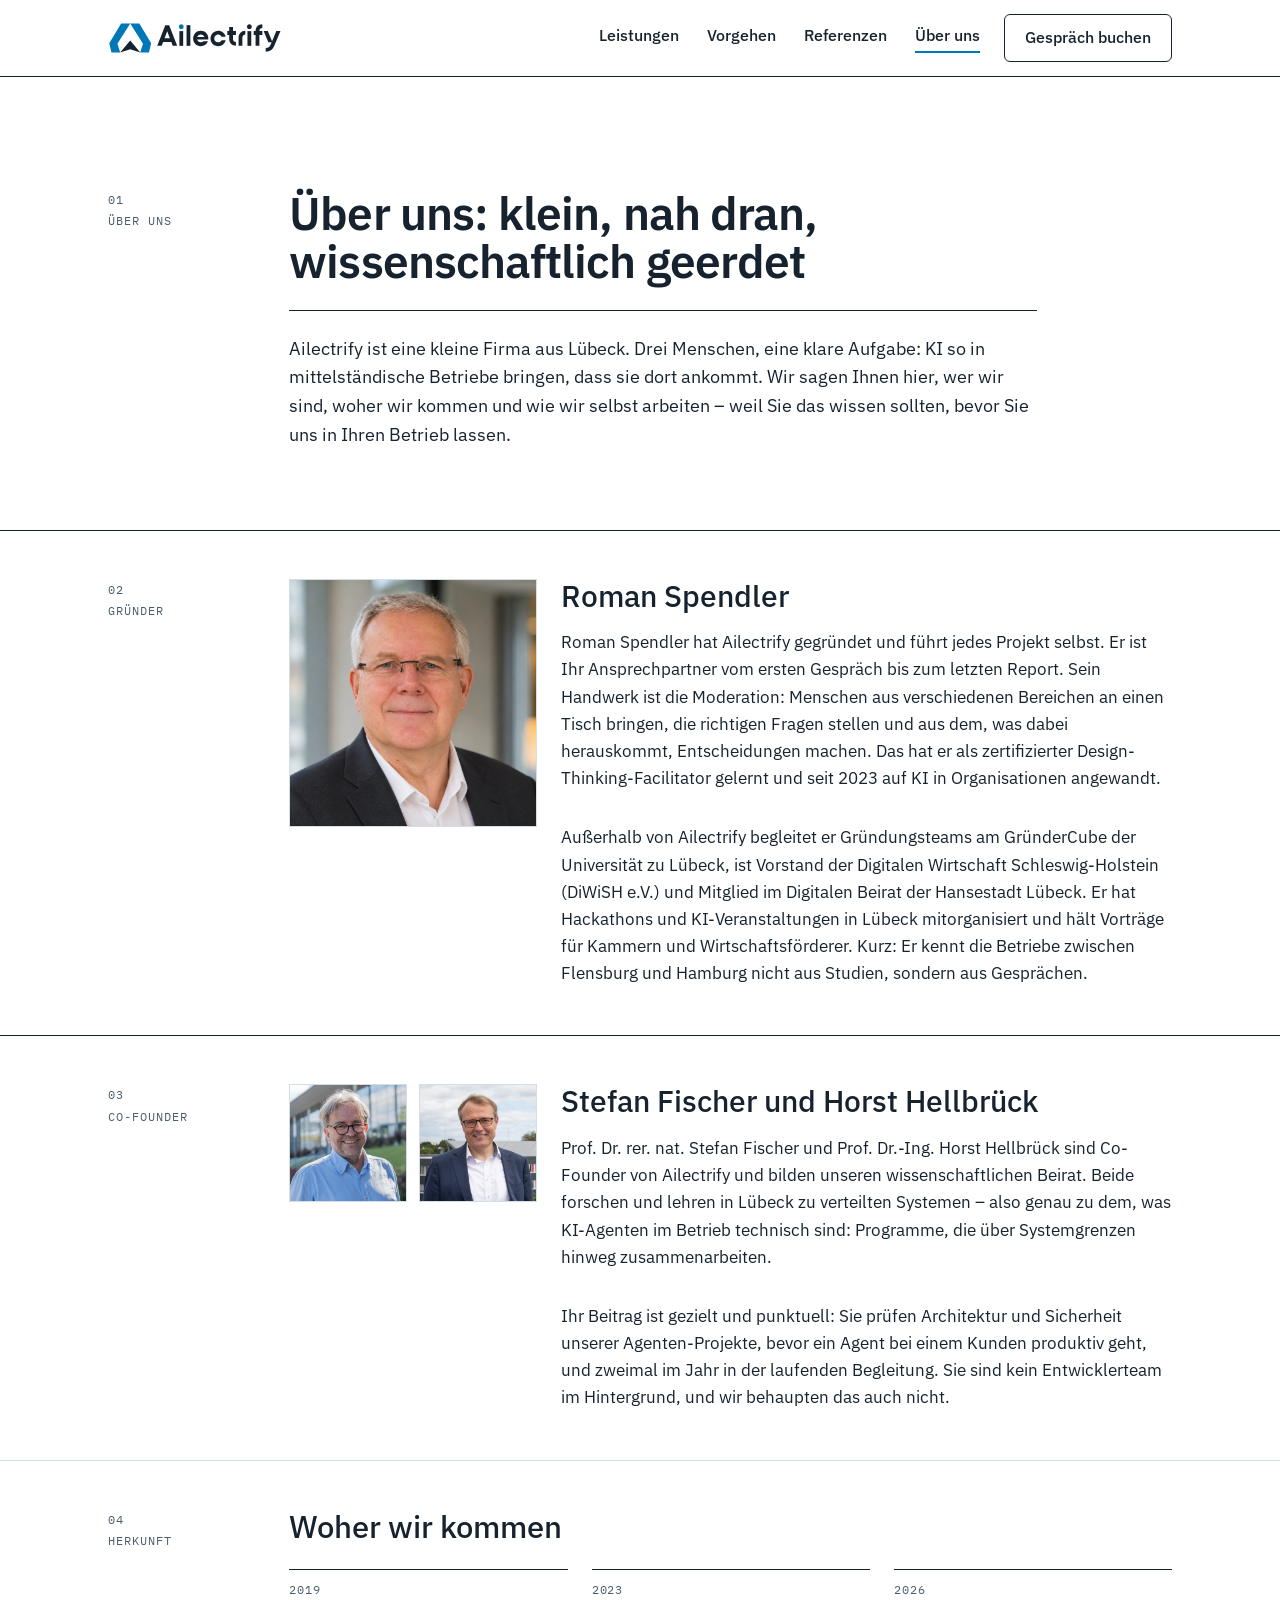
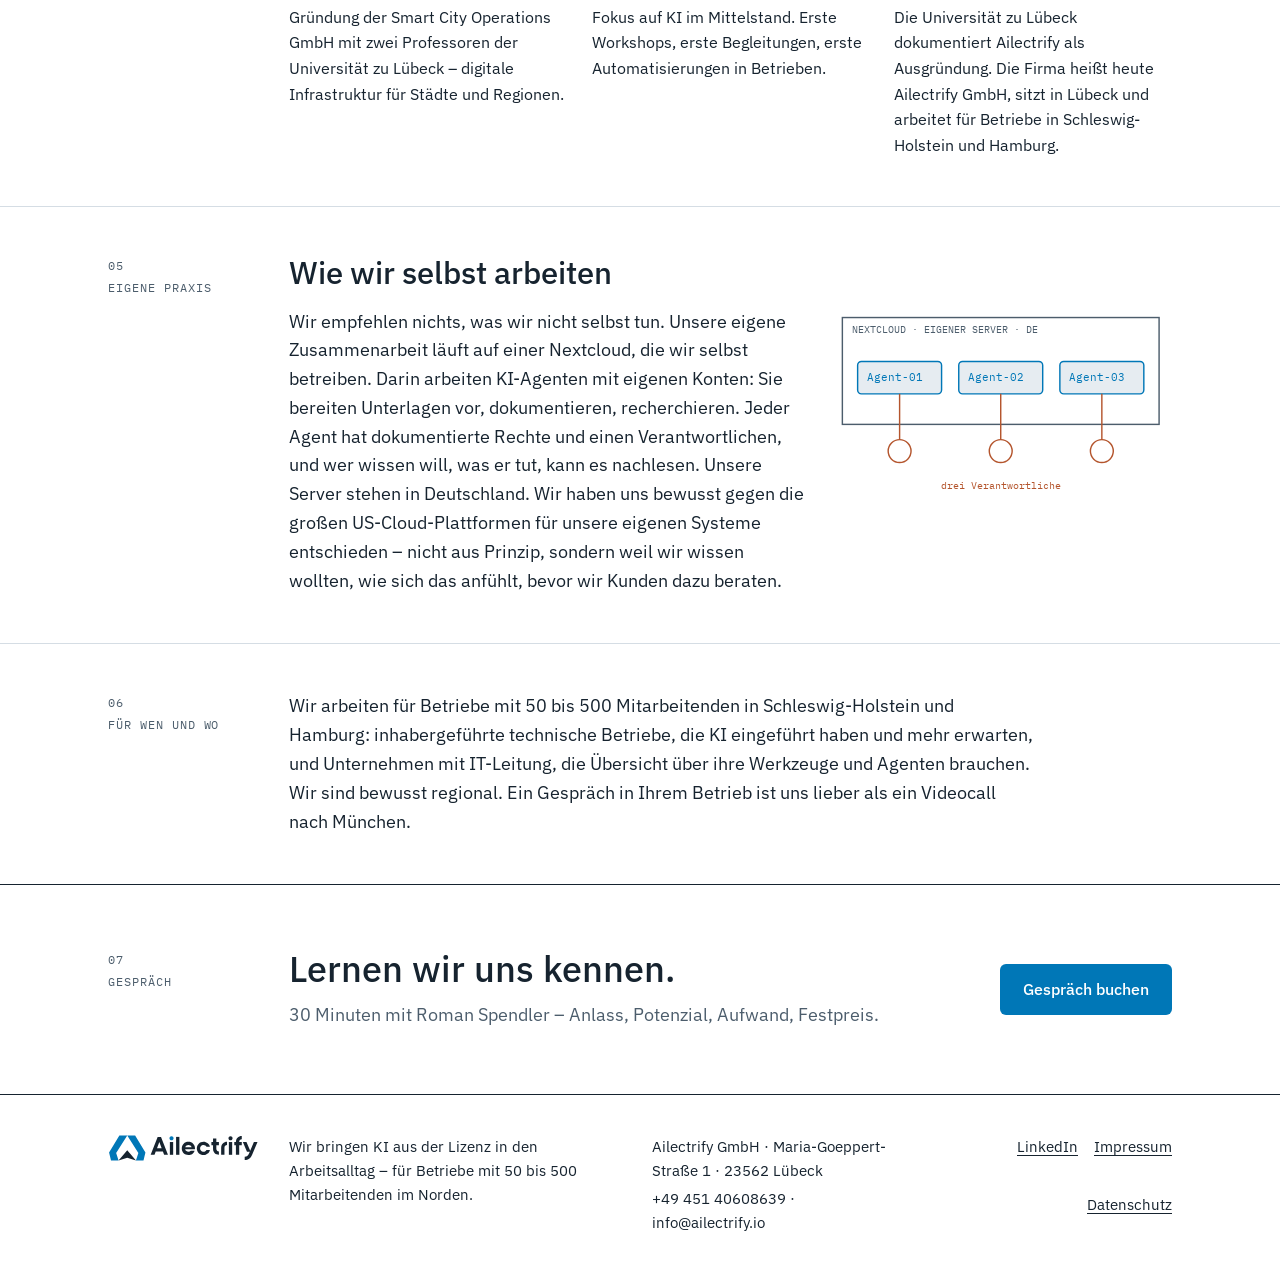
==== commit 4d051b0b: "Changed Dr. to Dr. rer. nat by Stefan Fischer." ====
--- a/ueber-uns/index.html
+++ b/ueber-uns/index.html
@@ -17,7 +17,7 @@
 <path class="word" d="M 1721.933594 1065.433594 L 1721.933594 976.742188 L 1706.726562 976.742188 L 1706.726562 945.894531 L 1721.933594 945.894531 L 1721.933594 944.847656 C 1721.933594 936.574219 1723.269531 928.988281 1725.910156 922.296875 C 1728.542969 915.628906 1732.339844 909.871094 1737.195312 905.179688 C 1742.054688 900.488281 1747.988281 896.769531 1754.835938 894.128906 C 1761.417969 891.59375 1768.820312 890.257812 1776.855469 890.148438 L 1776.855469 921.007812 C 1769.347656 921.175781 1763.449219 923.226562 1759.320312 927.105469 C 1754.980469 931.175781 1752.78125 937.144531 1752.78125 944.847656 L 1752.78125 945.894531 L 1776.855469 945.894531 L 1776.855469 976.742188 L 1752.78125 976.742188 L 1752.78125 1065.433594 Z M 1721.933594 1065.433594 "/>
 <path class="word" d="M 1804.285156 1082.722656 C 1814.109375 1082.585938 1822.132812 1080.484375 1828.144531 1076.472656 C 1834.367188 1072.328125 1839.527344 1065.523438 1843.480469 1056.25 L 1851.957031 1036.292969 L 1825.472656 1036.292969 L 1787.082031 945.894531 L 1820.796875 945.894531 L 1855.699219 1027.855469 L 1890.34375 945.894531 L 1924.054688 945.894531 L 1873.738281 1064.300781 C 1866.414062 1081.601562 1857.070312 1094.28125 1845.972656 1101.984375 C 1835.113281 1109.523438 1821.09375 1113.421875 1804.285156 1113.578125 Z M 1804.285156 1082.722656 "/>
 <path class="mark" d="M 1119.054688 929.203125 C 1113.460938 929.203125 1108.804688 927.386719 1105.222656 923.804688 C 1101.644531 920.226562 1099.832031 915.574219 1099.832031 909.972656 C 1099.832031 904.375 1101.644531 899.722656 1105.222656 896.144531 C 1108.804688 892.566406 1113.460938 890.75 1119.054688 890.75 C 1124.652344 890.75 1129.308594 892.566406 1132.886719 896.144531 C 1136.46875 899.722656 1138.28125 904.375 1138.28125 909.972656 C 1138.28125 915.574219 1136.46875 920.226562 1132.886719 923.804688 C 1129.308594 927.386719 1124.652344 929.203125 1119.054688 929.203125 "/>
-<path class="word" d="M 1671.46875 929.203125 C 1665.875 929.203125 1661.21875 927.386719 1657.640625 923.804688 C 1654.058594 920.226562 1652.242188 915.570312 1652.242188 909.972656 C 1652.242188 904.378906 1654.058594 899.722656 1657.640625 896.144531 C 1661.21875 892.566406 1665.875 890.75 1671.46875 890.75 C 1677.066406 890.75 1681.71875 892.566406 1685.300781 896.144531 C 1688.882812 899.722656 1690.699219 904.378906 1690.699219 909.972656 C 1690.699219 915.570312 1688.882812 920.226562 1685.300781 923.804688 C 1681.71875 927.386719 1677.066406 929.203125 1671.46875 929.203125 "/></g>   </svg> </a> <nav class="kopf__nav" aria-label="Hauptnavigation" data-astro-cid-3ef6ksr2> <a href="/leistungen/" data-astro-cid-3ef6ksr2>Leistungen</a><a href="/vorgehen/" data-astro-cid-3ef6ksr2>Vorgehen</a><a href="/referenzen/" data-astro-cid-3ef6ksr2>Referenzen</a><a href="/ueber-uns/" aria-current="page" class="aktiv" data-astro-cid-3ef6ksr2>Über uns</a> </nav> <a class="btn btn--s kopf__cta" href="/gespraech/" data-astro-cid-3ef6ksr2>Gespräch buchen</a> <details class="kopf__menue" data-astro-cid-3ef6ksr2> <summary aria-label="Menü öffnen" data-astro-cid-3ef6ksr2><span data-astro-cid-3ef6ksr2></span><span data-astro-cid-3ef6ksr2></span><span data-astro-cid-3ef6ksr2></span></summary> <nav aria-label="Mobile Navigation" data-astro-cid-3ef6ksr2> <a href="/leistungen/" data-astro-cid-3ef6ksr2>Leistungen</a><a href="/vorgehen/" data-astro-cid-3ef6ksr2>Vorgehen</a><a href="/referenzen/" data-astro-cid-3ef6ksr2>Referenzen</a><a href="/ueber-uns/" aria-current="page" data-astro-cid-3ef6ksr2>Über uns</a> <a href="/gespraech/" class="btn btn--p" data-astro-cid-3ef6ksr2>Gespräch buchen</a> </nav> </details> </div> </header>  <main id="inhalt">  <section class="abschnitt abschnitt--kopf" data-astro-cid-hdbmxhrx> <div class="wrap raster" data-astro-cid-hdbmxhrx> <div class="marke" data-astro-cid-hdbmxhrx>01<br data-astro-cid-hdbmxhrx>Über uns</div> <div class="inhalt stapel" style="gap:var(--s5)" data-astro-cid-hdbmxhrx> <h1 style="max-width:20ch" data-astro-cid-hdbmxhrx>Über uns: klein, nah dran, wissenschaftlich geerdet</h1> <p class="linie-oben" data-astro-cid-hdbmxhrx>Ailectrify ist eine kleine Firma aus Lübeck. Drei Menschen, eine klare Aufgabe: KI so in mittelständische Betriebe bringen, dass sie dort ankommt. Wir sagen Ihnen hier, wer wir sind, woher wir kommen und wie wir selbst arbeiten – weil Sie das wissen sollten, bevor Sie uns in Ihren Betrieb lassen.</p> </div> </div> </section> <section class="abschnitt abschnitt--stark person-block" data-astro-cid-hdbmxhrx> <div class="wrap raster" data-astro-cid-hdbmxhrx> <div class="marke" data-astro-cid-hdbmxhrx>02<br data-astro-cid-hdbmxhrx>Gründer</div> <div class="foto" data-astro-cid-hdbmxhrx><img src="/team/roman-spendler.jpg" alt="Roman Spendler, Gründer und Geschäftsführer von Ailectrify" width="800" height="800" loading="lazy" decoding="async" data-astro-cid-hdbmxhrx></div> <div class="text stapel" data-astro-cid-hdbmxhrx> <h2 data-astro-cid-hdbmxhrx>Roman Spendler</h2> <p data-astro-cid-hdbmxhrx>Roman Spendler hat Ailectrify gegründet und führt jedes Projekt selbst. Er ist Ihr Ansprechpartner vom ersten Gespräch bis zum letzten Report. Sein Handwerk ist die Moderation: Menschen aus verschiedenen Bereichen an einen Tisch bringen, die richtigen Fragen stellen und aus dem, was dabei herauskommt, Entscheidungen machen. Das hat er als zertifizierter Design-Thinking-Facilitator gelernt und seit 2023 auf KI in Organisationen angewandt.</p> <p data-astro-cid-hdbmxhrx>Außerhalb von Ailectrify begleitet er Gründungsteams am GründerCube der Universität zu Lübeck, ist Vorstand der Digitalen Wirtschaft Schleswig-Holstein (DiWiSH e.V.) und Mitglied im Digitalen Beirat der Hansestadt Lübeck. Er hat Hackathons und KI-Veranstaltungen in Lübeck mitorganisiert und hält Vorträge für Kammern und Wirtschaftsförderer. Kurz: Er kennt die Betriebe zwischen Flensburg und Hamburg nicht aus Studien, sondern aus Gesprächen.</p> </div> </div> </section> <section class="abschnitt person-block" data-astro-cid-hdbmxhrx> <div class="wrap raster" data-astro-cid-hdbmxhrx> <div class="marke" data-astro-cid-hdbmxhrx>03<br data-astro-cid-hdbmxhrx>Co-Founder</div> <div class="foto zwei" style="gap:var(--s3)" data-astro-cid-hdbmxhrx><img src="/team/stefan-fischer.jpg" alt="Prof. Dr. Stefan Fischer, Co-Founder von Ailectrify" width="800" height="800" loading="lazy" decoding="async" data-astro-cid-hdbmxhrx><img src="/team/horst-hellbrueck.jpg" alt="Prof. Dr.-Ing. Horst Hellbrück, Co-Founder von Ailectrify" width="800" height="800" loading="lazy" decoding="async" data-astro-cid-hdbmxhrx></div> <div class="text stapel" data-astro-cid-hdbmxhrx> <h2 data-astro-cid-hdbmxhrx>Stefan Fischer und Horst Hellbrück</h2> <p data-astro-cid-hdbmxhrx>Prof. Dr. Stefan Fischer und Prof. Dr.-Ing. Horst Hellbrück sind Co-Founder von Ailectrify und bilden unseren wissenschaftlichen Beirat. Beide forschen und lehren in Lübeck zu verteilten Systemen – also genau zu dem, was KI-Agenten im Betrieb technisch sind: Programme, die über Systemgrenzen hinweg zusammenarbeiten.</p> <p data-astro-cid-hdbmxhrx>Ihr Beitrag ist gezielt und punktuell: Sie prüfen Architektur und Sicherheit unserer Agenten-Projekte, bevor ein Agent bei einem Kunden produktiv geht, und zweimal im Jahr in der laufenden Begleitung. Sie sind kein Entwicklerteam im Hintergrund, und wir behaupten das auch nicht.</p> <!-- PRÜFEN: akademische Titel und Hochschulzuordnung; Text durch beide Professoren freigeben lassen --> </div> </div> </section> <section class="abschnitt"> <div class="wrap raster"> <div class="marke">04<br>Herkunft</div> <div class="inhalt"> <div class="stapel" style="gap:var(--s5)" data-astro-cid-hdbmxhrx> <h2 data-astro-cid-hdbmxhrx>Woher wir kommen</h2> <div class="zeitlinie" data-astro-cid-hdbmxhrx> <div data-astro-cid-hdbmxhrx><div class="eyebrow" data-astro-cid-hdbmxhrx>2019</div><p data-astro-cid-hdbmxhrx>Gründung der Smart City Operations GmbH mit zwei Professoren der Universität zu Lübeck – digitale Infrastruktur für Städte und Regionen.</p></div> <div data-astro-cid-hdbmxhrx><div class="eyebrow" data-astro-cid-hdbmxhrx>2023</div><p data-astro-cid-hdbmxhrx>Fokus auf KI im Mittelstand. Erste Workshops, erste Begleitungen, erste Automatisierungen in Betrieben.</p></div> <div data-astro-cid-hdbmxhrx><div class="eyebrow" data-astro-cid-hdbmxhrx>2026</div><p data-astro-cid-hdbmxhrx>Die Universität zu Lübeck dokumentiert Ailectrify als Ausgründung. Die Firma heißt heute Ailectrify GmbH, sitzt in Lübeck und arbeitet für Betriebe in Schleswig-Holstein und Hamburg.</p></div> </div> </div> </div> </div> </section> <section class="abschnitt"> <div class="wrap raster"> <div class="marke">05<br>Eigene Praxis</div> <div class="inhalt"> <div class="stapel" style="gap:var(--s4)" data-astro-cid-hdbmxhrx> <h2 data-astro-cid-hdbmxhrx>Wie wir selbst arbeiten</h2> <div class="zwei--64" data-astro-cid-hdbmxhrx> <p data-astro-cid-hdbmxhrx>Wir empfehlen nichts, was wir nicht selbst tun. Unsere eigene Zusammenarbeit läuft auf einer Nextcloud, die wir selbst betreiben. Darin arbeiten KI-Agenten mit eigenen Konten: Sie bereiten Unterlagen vor, dokumentieren, recherchieren. Jeder Agent hat dokumentierte Rechte und einen Verantwortlichen, und wer wissen will, was er tut, kann es nachlesen. Unsere Server stehen in Deutschland. Wir haben uns bewusst gegen die großen US-Cloud-Plattformen für unsere eigenen Systeme entschieden – nicht aus Prinzip, sondern weil wir wissen wollten, wie sich das anfühlt, bevor wir Kunden dazu beraten.</p> <svg class="diagramm" xmlns="http://www.w3.org/2000/svg" viewBox="0 0 360 200" role="img" aria-label="Auf einem eigenen Server in Deutschland laufen drei KI-Agenten in einer Nextcloud. Jeder Agent hat einen eigenen verantwortlichen Menschen." font-family="'IBM Plex Mono', ui-monospace, 'SF Mono', Menlo, monospace" font-size="11">
+<path class="word" d="M 1671.46875 929.203125 C 1665.875 929.203125 1661.21875 927.386719 1657.640625 923.804688 C 1654.058594 920.226562 1652.242188 915.570312 1652.242188 909.972656 C 1652.242188 904.378906 1654.058594 899.722656 1657.640625 896.144531 C 1661.21875 892.566406 1665.875 890.75 1671.46875 890.75 C 1677.066406 890.75 1681.71875 892.566406 1685.300781 896.144531 C 1688.882812 899.722656 1690.699219 904.378906 1690.699219 909.972656 C 1690.699219 915.570312 1688.882812 920.226562 1685.300781 923.804688 C 1681.71875 927.386719 1677.066406 929.203125 1671.46875 929.203125 "/></g>   </svg> </a> <nav class="kopf__nav" aria-label="Hauptnavigation" data-astro-cid-3ef6ksr2> <a href="/leistungen/" data-astro-cid-3ef6ksr2>Leistungen</a><a href="/vorgehen/" data-astro-cid-3ef6ksr2>Vorgehen</a><a href="/referenzen/" data-astro-cid-3ef6ksr2>Referenzen</a><a href="/ueber-uns/" aria-current="page" class="aktiv" data-astro-cid-3ef6ksr2>Über uns</a> </nav> <a class="btn btn--s kopf__cta" href="/gespraech/" data-astro-cid-3ef6ksr2>Gespräch buchen</a> <details class="kopf__menue" data-astro-cid-3ef6ksr2> <summary aria-label="Menü öffnen" data-astro-cid-3ef6ksr2><span data-astro-cid-3ef6ksr2></span><span data-astro-cid-3ef6ksr2></span><span data-astro-cid-3ef6ksr2></span></summary> <nav aria-label="Mobile Navigation" data-astro-cid-3ef6ksr2> <a href="/leistungen/" data-astro-cid-3ef6ksr2>Leistungen</a><a href="/vorgehen/" data-astro-cid-3ef6ksr2>Vorgehen</a><a href="/referenzen/" data-astro-cid-3ef6ksr2>Referenzen</a><a href="/ueber-uns/" aria-current="page" data-astro-cid-3ef6ksr2>Über uns</a> <a href="/gespraech/" class="btn btn--p" data-astro-cid-3ef6ksr2>Gespräch buchen</a> </nav> </details> </div> </header>  <main id="inhalt">  <section class="abschnitt abschnitt--kopf" data-astro-cid-hdbmxhrx> <div class="wrap raster" data-astro-cid-hdbmxhrx> <div class="marke" data-astro-cid-hdbmxhrx>01<br data-astro-cid-hdbmxhrx>Über uns</div> <div class="inhalt stapel" style="gap:var(--s5)" data-astro-cid-hdbmxhrx> <h1 style="max-width:20ch" data-astro-cid-hdbmxhrx>Über uns: klein, nah dran, wissenschaftlich geerdet</h1> <p class="linie-oben" data-astro-cid-hdbmxhrx>Ailectrify ist eine kleine Firma aus Lübeck. Drei Menschen, eine klare Aufgabe: KI so in mittelständische Betriebe bringen, dass sie dort ankommt. Wir sagen Ihnen hier, wer wir sind, woher wir kommen und wie wir selbst arbeiten – weil Sie das wissen sollten, bevor Sie uns in Ihren Betrieb lassen.</p> </div> </div> </section> <section class="abschnitt abschnitt--stark person-block" data-astro-cid-hdbmxhrx> <div class="wrap raster" data-astro-cid-hdbmxhrx> <div class="marke" data-astro-cid-hdbmxhrx>02<br data-astro-cid-hdbmxhrx>Gründer</div> <div class="foto" data-astro-cid-hdbmxhrx><img src="/team/roman-spendler.jpg" alt="Roman Spendler, Gründer und Geschäftsführer von Ailectrify" width="800" height="800" loading="lazy" decoding="async" data-astro-cid-hdbmxhrx></div> <div class="text stapel" data-astro-cid-hdbmxhrx> <h2 data-astro-cid-hdbmxhrx>Roman Spendler</h2> <p data-astro-cid-hdbmxhrx>Roman Spendler hat Ailectrify gegründet und führt jedes Projekt selbst. Er ist Ihr Ansprechpartner vom ersten Gespräch bis zum letzten Report. Sein Handwerk ist die Moderation: Menschen aus verschiedenen Bereichen an einen Tisch bringen, die richtigen Fragen stellen und aus dem, was dabei herauskommt, Entscheidungen machen. Das hat er als zertifizierter Design-Thinking-Facilitator gelernt und seit 2023 auf KI in Organisationen angewandt.</p> <p data-astro-cid-hdbmxhrx>Außerhalb von Ailectrify begleitet er Gründungsteams am GründerCube der Universität zu Lübeck, ist Vorstand der Digitalen Wirtschaft Schleswig-Holstein (DiWiSH e.V.) und Mitglied im Digitalen Beirat der Hansestadt Lübeck. Er hat Hackathons und KI-Veranstaltungen in Lübeck mitorganisiert und hält Vorträge für Kammern und Wirtschaftsförderer. Kurz: Er kennt die Betriebe zwischen Flensburg und Hamburg nicht aus Studien, sondern aus Gesprächen.</p> </div> </div> </section> <section class="abschnitt person-block" data-astro-cid-hdbmxhrx> <div class="wrap raster" data-astro-cid-hdbmxhrx> <div class="marke" data-astro-cid-hdbmxhrx>03<br data-astro-cid-hdbmxhrx>Co-Founder</div> <div class="foto zwei" style="gap:var(--s3)" data-astro-cid-hdbmxhrx><img src="/team/stefan-fischer.jpg" alt="Prof. Dr.  rer. nat. Stefan Fischer, Co-Founder von Ailectrify" width="800" height="800" loading="lazy" decoding="async" data-astro-cid-hdbmxhrx><img src="/team/horst-hellbrueck.jpg" alt="Prof. Dr.-Ing. Horst Hellbrück, Co-Founder von Ailectrify" width="800" height="800" loading="lazy" decoding="async" data-astro-cid-hdbmxhrx></div> <div class="text stapel" data-astro-cid-hdbmxhrx> <h2 data-astro-cid-hdbmxhrx>Stefan Fischer und Horst Hellbrück</h2> <p data-astro-cid-hdbmxhrx>Prof. Dr. rer. nat. Stefan Fischer und Prof. Dr.-Ing. Horst Hellbrück sind Co-Founder von Ailectrify und bilden unseren wissenschaftlichen Beirat. Beide forschen und lehren in Lübeck zu verteilten Systemen – also genau zu dem, was KI-Agenten im Betrieb technisch sind: Programme, die über Systemgrenzen hinweg zusammenarbeiten.</p> <p data-astro-cid-hdbmxhrx>Ihr Beitrag ist gezielt und punktuell: Sie prüfen Architektur und Sicherheit unserer Agenten-Projekte, bevor ein Agent bei einem Kunden produktiv geht, und zweimal im Jahr in der laufenden Begleitung. Sie sind kein Entwicklerteam im Hintergrund, und wir behaupten das auch nicht.</p> <!-- PRÜFEN: akademische Titel und Hochschulzuordnung; Text durch beide Professoren freigeben lassen --> </div> </div> </section> <section class="abschnitt"> <div class="wrap raster"> <div class="marke">04<br>Herkunft</div> <div class="inhalt"> <div class="stapel" style="gap:var(--s5)" data-astro-cid-hdbmxhrx> <h2 data-astro-cid-hdbmxhrx>Woher wir kommen</h2> <div class="zeitlinie" data-astro-cid-hdbmxhrx> <div data-astro-cid-hdbmxhrx><div class="eyebrow" data-astro-cid-hdbmxhrx>2019</div><p data-astro-cid-hdbmxhrx>Gründung der Smart City Operations GmbH mit zwei Professoren der Universität zu Lübeck – digitale Infrastruktur für Städte und Regionen.</p></div> <div data-astro-cid-hdbmxhrx><div class="eyebrow" data-astro-cid-hdbmxhrx>2023</div><p data-astro-cid-hdbmxhrx>Fokus auf KI im Mittelstand. Erste Workshops, erste Begleitungen, erste Automatisierungen in Betrieben.</p></div> <div data-astro-cid-hdbmxhrx><div class="eyebrow" data-astro-cid-hdbmxhrx>2026</div><p data-astro-cid-hdbmxhrx>Die Universität zu Lübeck dokumentiert Ailectrify als Ausgründung. Die Firma heißt heute Ailectrify GmbH, sitzt in Lübeck und arbeitet für Betriebe in Schleswig-Holstein und Hamburg.</p></div> </div> </div> </div> </div> </section> <section class="abschnitt"> <div class="wrap raster"> <div class="marke">05<br>Eigene Praxis</div> <div class="inhalt"> <div class="stapel" style="gap:var(--s4)" data-astro-cid-hdbmxhrx> <h2 data-astro-cid-hdbmxhrx>Wie wir selbst arbeiten</h2> <div class="zwei--64" data-astro-cid-hdbmxhrx> <p data-astro-cid-hdbmxhrx>Wir empfehlen nichts, was wir nicht selbst tun. Unsere eigene Zusammenarbeit läuft auf einer Nextcloud, die wir selbst betreiben. Darin arbeiten KI-Agenten mit eigenen Konten: Sie bereiten Unterlagen vor, dokumentieren, recherchieren. Jeder Agent hat dokumentierte Rechte und einen Verantwortlichen, und wer wissen will, was er tut, kann es nachlesen. Unsere Server stehen in Deutschland. Wir haben uns bewusst gegen die großen US-Cloud-Plattformen für unsere eigenen Systeme entschieden – nicht aus Prinzip, sondern weil wir wissen wollten, wie sich das anfühlt, bevor wir Kunden dazu beraten.</p> <svg class="diagramm" xmlns="http://www.w3.org/2000/svg" viewBox="0 0 360 200" role="img" aria-label="Auf einem eigenen Server in Deutschland laufen drei KI-Agenten in einer Nextcloud. Jeder Agent hat einen eigenen verantwortlichen Menschen." font-family="'IBM Plex Mono', ui-monospace, 'SF Mono', Menlo, monospace" font-size="11">
 <rect x="14" y="10" width="332" height="112" fill="none" stroke="var(--tinte-2,#4C5D6C)" stroke-width="1.5"/><text x="24" y="26" fill="var(--tinte-2,#4C5D6C)" font-size="11">NEXTCLOUD · EIGENER SERVER · DE</text>
 <rect x="30" y="56" width="88" height="34" rx="4" fill="var(--flaeche-3,#E6ECF1)" stroke="var(--marke,#0077B7)" stroke-width="1.5"/><text x="40" y="77.0" fill="var(--marke,#0077B7)" font-size="12">Agent-01</text>
 <path d="M74 90 V138" fill="none" stroke="var(--mensch,#B4552D)" stroke-width="1.5"/>
